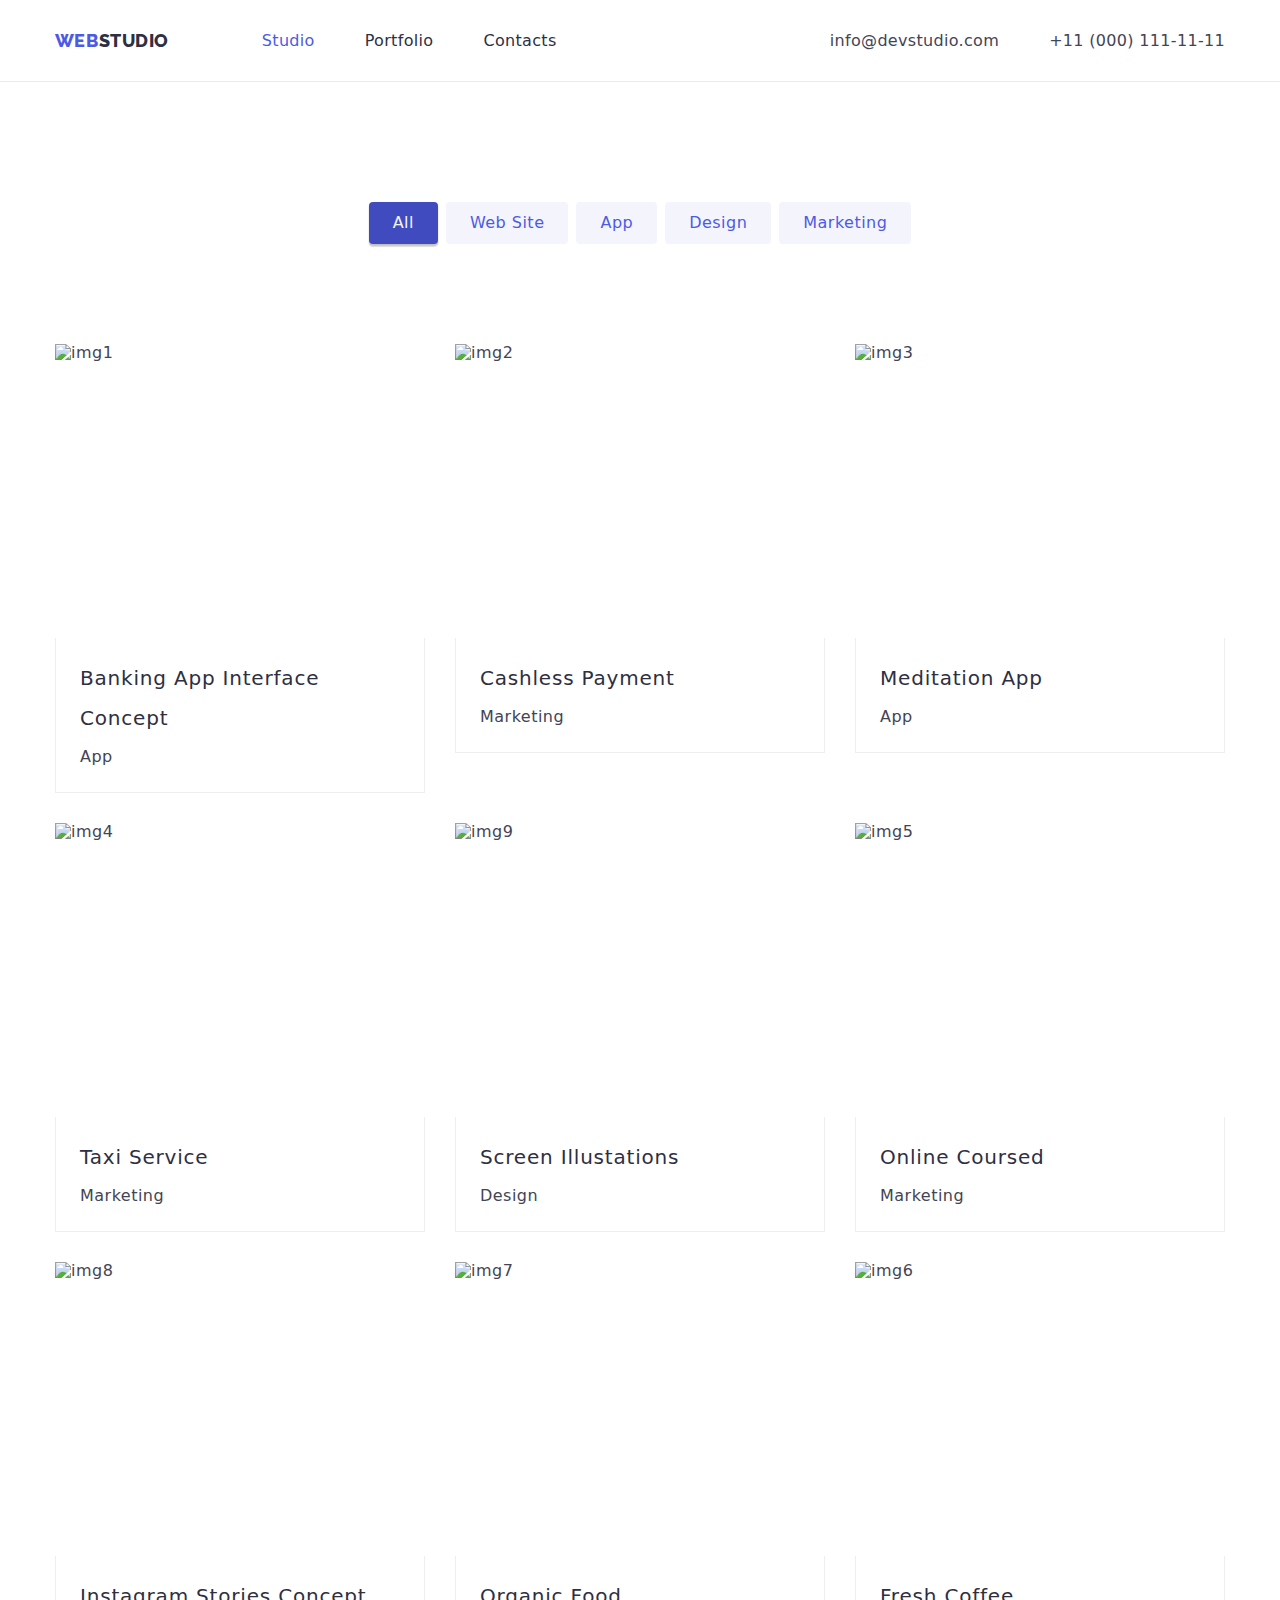
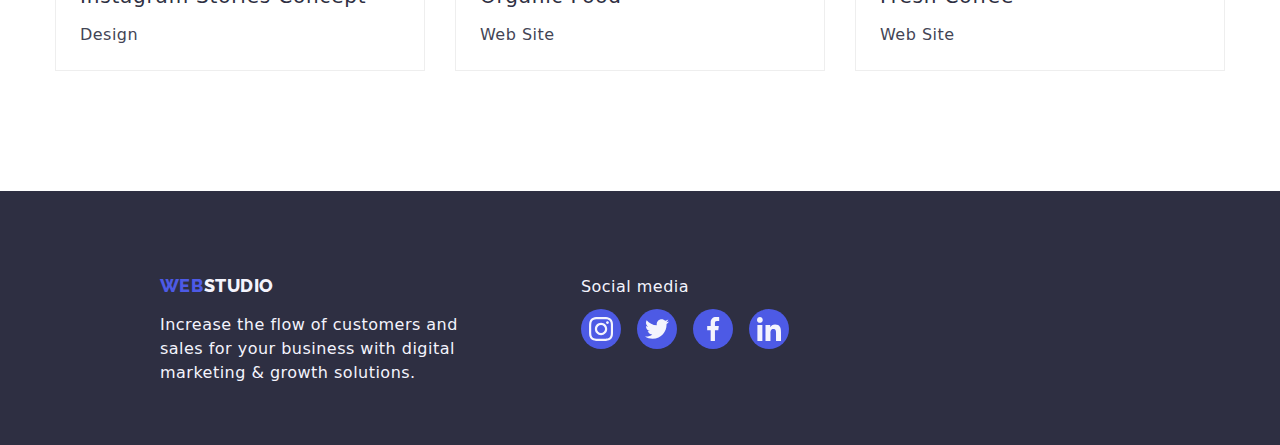
==== portfolio.html @ fc25decb "hw4" ====
<!DOCTYPE html>
<html lang="en">
  <head>
    <meta charset="UTF-8" />
    <meta name="Portfolio" content="width=device-width, initial-scale=1.0" />
    <title>Portfolio</title>
    <link rel="preconnect" href="https://fonts.googleapis.com" />
    <link rel="preconnect" href="https://fonts.gstatic.com" crossorigin />
    <link rel="stylesheet" href="css/styles.css" />
    <link
      href="https://fonts.googleapis.com/css2?family=Raleway:wght@800&family=Roboto:wght@400;500;700;900&display=swap"
      rel="stylesheet"
    />
    <link
      rel="stylesheet"
      href="https://cdnjs.cloudflare.com/ajax/libs/modern-normalize/2.0.0/modern-normalize.min.css"
    />
  </head>
  <!-- Body -->
  <body>
    <!-- Header -->
    <header class="page-header">
      <div class="container menu">
        <!-- Nav -->
        <nav class="navigation">
          <a href="./index.html" class="logo-link">
            <span class="logo">WEB</span>
            <span class="studio">STUDIO</span>
          </a>
          <ul class="nav-menu list">
            <li class="item">
              <a href="./index.html" class="page current link">Studio</a>
            </li>
            <li class="item">
              <a href="./portfolio.html" class="page link">Portfolio</a>
            </li>
            <li class="item">
              <a href="#" class="page link">Contacts</a>
            </li>
          </ul>
        </nav>
        <ul class="contacts-menu list">
          <li class="item">
            <a href="mailto:info@devstudio.com" class="contact link"
              >info@devstudio.com</a
            >
          </li>
          <li class="item">
            <a href="tel:+110001111111" class="contact link"
              >+11 (000) 111-11-11</a
            >
          </li>
        </ul>
      </div>
    </header>

    <main>
      <section class="section">
        <div class="container">
          <ul class="filter list">
            <li class="space">
              <button type="button" class="button filter current">All</button>
            </li>
            <li class="space">
              <button type="button" class="button filter">Web Site</button>
            </li>
            <li class="space">
              <button type="button" class="button filter">App</button>
            </li>
            <li class="space">
              <button type="button" class="button filter">Design</button>
            </li>
            <li class="space">
              <button type="button" class="button filter">Marketing</button>
            </li>
          </ul>
          <!-- section 2 -->
          <ul class="projects list">
            <li class="project-card">
              <a href="" class="project link">
                <img
                  src="images/img-1.jpg"
                  alt="img1"
                  width="370"
                  height="294"
                  class="image"
                />
                <div class="substrate">
                  <h2 class="name">Banking App Interface Concept</h2>
                  <p class="type">App</p>
                </div>
              </a>
            </li>
            <li class="project-card">
              <a href="" class="project link">
                <img
                  src="images/img-2.jpg"
                  alt="img2"
                  width="370"
                  height="294"
                  class="image"
                />
                <div class="substrate">
                  <h2 class="name">Cashless Payment</h2>
                  <p class="type">Marketing</p>
                </div>
              </a>
            </li>
            <li class="project-card">
              <a href="" class="project link">
                <img
                  src="images/img-3.jpg"
                  alt="img3"
                  width="370"
                  height="294"
                  class="image"
                />
                <div class="substrate">
                  <h2 class="name">Meditation App</h2>
                  <p class="type">App</p>
                </div>
              </a>
            </li>
            <li class="project-card">
              <a href="" class="project link">
                <img
                  src="images/img-4.jpg"
                  alt="img4"
                  width="370"
                  height="294"
                />
                <div class="substrate">
                  <h2 class="name">Taxi Service</h2>
                  <p class="type">Marketing</p>
                </div>
              </a>
            </li>
            <li class="project-card">
              <a href="" class="project link">
                <img
                  src="images/img-9.jpg"
                  alt="img9"
                  width="370"
                  height="294"
                />
                <div class="substrate">
                  <h2 class="name">Screen Illustations</h2>
                  <p class="type">Design</p>
                </div>
              </a>
            </li>
            <li class="project-card">
              <a href="" class="project link">
                <img
                  src="images/img-5.jpg"
                  alt="img5"
                  width="370"
                  height="294"
                />
                <div class="substrate">
                  <h2 class="name">Online Coursed</h2>
                  <p class="type">Marketing</p>
                </div>
              </a>
            </li>
            <li class="project-card">
              <a href="" class="project link">
                <img
                  src="images/img-8.jpg"
                  alt="img8"
                  width="370"
                  height="294"
                />
                <div class="substrate">
                  <h2 class="name">Instagram Stories Concept</h2>
                  <p class="type">Design</p>
                </div>
              </a>
            </li>
            <li class="project-card">
              <a href="" class="project link">
                <img
                  src="images/img-7.jpg"
                  alt="img7"
                  width="370"
                  height="294"
                />
                <div class="substrate">
                  <h2 class="name">Organic Food</h2>
                  <p class="type">Web Site</p>
                </div>
              </a>
            </li>
            <li class="project-card">
              <a href="" class="project link">
                <img
                  src="images/img-6.jpg"
                  alt="img6"
                  width="370"
                  height="294"
                />
                <div class="substrate">
                  <h2 class="name">Fresh Coffee</h2>
                  <p class="type">Web Site</p>
                </div>
              </a>
            </li>
          </ul>
        </div>
      </section>
    </main>

    <!-- footer -->
    
    <footer class="page-footer">
      <div class="container">
        <!-- Main Footer -->

        <div class="footer">
          <!-- Sub Footer 1 -->

          <div class="footer-address">
            <a href="./index.html" class="logo-link">
              <span class="logo">WEB</span>
              <span class="studio-footer">STUDIO</span>
            </a>
            <p class="footer-description">
              Increase the flow of customers and<br />sales for your business
              with digital<br />
              marketing & growth solutions.
            </p>
          </div>
          <!-- Sub Footer 2 -->
          <div class="footer-block">
            <p class="footer-heading">Social media</p>
            <ul class="social-footer list">
              <li class="icon-item">
                <a
                  class="customer-icon-link"
                  href="https://instagram.com"
                  target="_blank"
                  rel="noopener noreferrer"
                  aria-label="Link to Instagram"
                >
                  <svg class="social-media-icon" width="24" height="24">
                    <use href="./images/icons.svg#icon-instagram-2"></use>
                  </svg>
                </a>
              </li>
              <li class="icon-item">
                <a
                  class="customer-icon-link"
                  href="https://twitter.com"
                  target="_blank"
                  rel="noopener noreferrer"
                  aria-label="Link to Twitter"
                >
                  <svg class="social-media-icon" width="24" height="24">
                    <use href="./images/icons.svg#icon-twitter-1"></use>
                  </svg>
                </a>
              </li>
              <li class="icon-item">
                <a
                  class="customer-icon-link"
                  href="https://facebook.com"
                  target="_blank"
                  rel="noopener noreferrer"
                  aria-label="Link to Facebook"
                >
                  <svg class="social-media-icon" width="24" height="24">
                    <use href="./images/icons.svg#icon-facebook-1"></use>
                  </svg>
                </a>
              </li>

              <li class="icon-item">
                <a
                  class="customer-icon-link"
                  href="https://linkedin.com"
                  target="_blank"
                  rel="noopener noreferrer"
                  aria-label="Link to Linkedin"
                >
                  <svg class="social-media-icon" width="24" height="24">
                    <use href="./images/icons.svg#icon-linkedin-1"></use>
                  </svg>
                </a>
              </li>
            </ul>
          </div>
        </div>
      </div>
    </footer>
  </body>
</html>
---- css/styles.css ----
@import url("https://fonts.googleapis.com/css2?family=Raleway:wght@800&family=Roboto:wght@400;500;900&display=swap");
/* root */
:root {
  --iriscolor: #4d5ae5;
  --navyblue: #2e2f42;
  --navblack: black;
  --navocean: #404bbf;
  --navslate: #434455;
  --navwhite: white;
  --navcloud: #f4f4fd;
  --navcornflower: #e7e9fc;
  --lightslate: #8E8F99;
  --grey: #2E2F42;
  --green: #31D0AA;
}

body {
  font-family: "Roboto", sans-serif;
  font-size: 16px;
  letter-spacing: 0.03em;
  color: var(--navslate);
  background-color: var(--navwhite);
}

html {
  box-sizing: border-box;
}

p,
h1,
h2,
h3,
h4,
h5,
h6 {
  margin: 0;
}
*,
*::after,
*::before {
  box-sizing: inherit;
}

img {
  display: block;
  max-width: 100%;
  height: auto;
}

.list {
  list-style-type: none;
  padding: 0;
  margin: 0;
}

.link {
  text-decoration: none;
  color: inherit;
}

.menu,
.navigation,
.nav-menu,
.contacts-menu {
  display: flex;
  align-items: center;
}

.page-header {
  border-bottom: 1px solid var(--navcornflower);
}

.logo-link.footer {
  margin-bottom: 20px;
}

.logo-link {
  text-decoration: none;
  font-size: 0;
}

.logo-link > span {
  font-size: 18px;
}
.logo,
.studio,
.studio-footer {
  color: var(--iriscolor);
  font-family: "Raleway", sans-serif;
  font-weight: 800;
  line-height: 1.2;
  display: inline-block;
}

.studio {
  color: var(--navyblue);
}

.page-footer .studio-footer {
  color: var(--navcloud);
}

.footer-description {
  color: var(--navcloud);
  font-size: 16px;
  font-weight: 400;
  line-height: 1.5;
  padding-top: 17px;
}



.nav-menu .page,
.contacts-menu .contact {
  text-decoration: none;
  font-weight: 500;
  line-height: 1.14;
  color: var(--navyblue);
  font-size: 16px;
  letter-spacing: 0.02em;
  display: block;
  padding-top: 32px;
  padding-bottom: 31px;
}

.nav-menu {
  margin-left: 93px;
}

.contacts-menu {
  margin-left: auto;
}

.nav-menu .item:not(:last-child),
.contacts-menu .item:not(:last-child) {
  margin-right: 50px;
}

.nav-menu .page:hover,
.nav-menu .page:focus,
.nav-menu .page.current,
.contacts-menu .contact:hover,
.contacts-menu .contact:focus {
  color: var(--iriscolor);
}

.hero-title {
  font-size: 56px;
  text-align: center;
  line-height: 1.07;
  letter-spacing: 0.04em;
  color: var(--navwhite);
  margin-bottom: 30px;
}

.bg-team {
  background-color: var(--navcloud);
}

.contacts-menu .contact {
  text-decoration: none;
  line-height: 1.14;
  font-weight: 400;
  color: var(--navslate);
  letter-spacing: 0.02em;
}


.hero {
  text-align: center;
  padding-top: 200px;
  padding-bottom: 200px;
  height: 600px;
  background-color: var(--navyblue);
  background-image: linear-gradient(rgba(46, 47, 66, 0.7), rgba(46, 47, 66, 0.70)), url(../images/people-office\ 2.png);
  background-size: cover;
  background-position: center;
  background-repeat: no-repeat;
}

.button {
  cursor: pointer;
  border-color: transparent;
  letter-spacing: 0.03em;
  font-family: inherit;
  font-size: 16px;
  border-radius: 4px;
}

.button.primary {
  background-color: var(--iriscolor);
  color: var(--navwhite);
  line-height: 1.87;
  letter-spacing: 0.06em;
  font-weight: 500;
  padding: 10px 32px;
  box-shadow: 0px 4px 4px rgba(0, 0, 0, 0.15);
}

.button.primary:hover,
.button.primary:focus {
  background-color: var(--navocean);
  box-shadow: 0px 3px 1px rgba(0, 0, 0, 0.1), 0px 1px 2px rgba(0, 0, 0, 0.08),
    0px 2px 2px rgba(0, 0, 0, 0.12);
}

.benefits {
  display: flex;
  flex-wrap: wrap;
  margin-left: -30px;
  margin-top: -30px;
}

.benefits .item {
  flex-basis: calc(100% / 4 - 30px);
  margin-left: 30px;
  margin-top: 30px;
}

.benefits .title {
  font-size: 20px;
  font-weight: 500;
  color: var(--navyblue);
  margin-bottom: 10px;
  line-height: 1.14;
}

.section {
  padding: 120px 0;
}

.section.no-top-padding {
  padding-top: 0;
}

.benefits .description {
  color: var(--navslate);
  line-height: 1.71;
  font-size: 16px;
  font-weight: 400;
}
.section-title {
  text-align: center;
  color: var(--navyblue);
  font-size: 36px;
  line-height: 1.17;
  font-weight: 700;
  margin-bottom: 50px;
}

.team {
  display: flex;
  flex-wrap: wrap;
  margin-top: -30px;
  margin-left: -30px;
}

.team .item {
  flex-basis: calc(100% / 4 - 30px);
  margin-left: 30px;
  margin-top: 30px;
  padding-bottom: 30px;
  background-color: var(--navwhite);
  border-radius: 0px 0px 4px 4px;
  box-shadow: 0px 3px 1px rgba(0, 0, 0, 0.1), 0px 1px 2px rgba(0, 0, 0, 0.08),
    0px 2px 2px rgba(0, 0, 0, 0.12);
}

.team .name,
.team .position {
  line-height: 1.19;
  text-align: center;
}

.team .name {
  font-size: 20px;
  font-weight: 500;
  letter-spacing: 0.02em;
  color: var(--navyblue);
  padding-top: 30px;
  padding-bottom: 10px;
}

.team .position {
  color: var(--navyblue);
  font-weight: 400;
  font-size: 16px;
}

.team-icons-list{
  margin-top: 10px;
  display: flex;
  justify-content: center;
  gap: 25px
}

.team-social-item{
  width: 40px;
  height: 40px;

}

.team-social-link{
  width: 100%;
  height: 100%;
  border-radius: 50%;
  display: flex;
  align-items: center;
  justify-content: center;
  color: var(--navcloud);
  background-color: var(--iriscolor);
}

.social-media-icon{
  fill: currentColor;
}

.team-social-link:hover, 
.team-social-link:focus{
  background-color: var(--navocean);
}

.substrate {
  background-color: var(--navwhite);
  padding: 20px 24px;
  border: 1px solid #eeeeee;
  border-top: 0;
}


.page-footer {
  padding-top: 60px;
  padding-bottom: 60px;
  padding-left: 60px;
  background-color: var(--navyblue);
}

.footer-title {
  display: flex;
  justify-content: space-between;
  margin-right: 600px;

}


.icon-item{
  width: 40px;
  height: 40px;

}

.icon-link{
  width: 100%;
  height: 100%;
  border-radius: 50%;
  display: flex;
  align-items: center;
  justify-content: center;
  color: var(--navcloud);
  background-color: var(--iriscolor);
}

.footer-media-icon{
  fill: currentColor;
}

.footer{
  display: flex;
  flex-wrap: wrap;
  margin-top: 12px;
  margin-left: 50px;
  align-items: baseline;
}

.footer-address{
  margin-top: 12px;
  margin-left: 25px;

}


.icon-link:hover, 
.icon-link:focus{
  background-color: var(--navocean);
}

.filter {
  display: flex;
  justify-content: center;
  margin-bottom: 50px;
}

.filter .space + .space {
  margin-left: 8px;
}

.button.filter {
  background-color: var(--navcloud);
  color: var(--iriscolor);
  font-weight: 500;
  line-height: 1.62;
  padding: 6px 22px;
}

.button.filter:hover,
.button.filter:focus,
.button.filter.current {
  background-color: var(--navocean);
  color: var(--navcloud);
  box-shadow: 0px 3px 1px rgba(0, 0, 0, 0.1), 0px 1px 2px rgba(0, 0, 0, 0.08),
    0px 2px 2px rgba(0, 0, 0, 0.12);
}

.project .name {
  font-size: 20px;
  font-weight: 500;
  line-height: 2;
  letter-spacing: 0.04em;
  color: var(--navyblue);
  margin-bottom: 4px;
}

.project .type {
  color: var(--navslate);
  font-weight: 400px;
  line-height: 1.87;
  font-size: 16px;
}

.container {
  width: 1200px;
  margin: 0 auto;
  padding: 0 15px;
}

.what-we-do {
  display: flex;
  flex-wrap: wrap;
  margin-left: -30px;
  margin-top: -30px;
}

.what-we-do .item {
  flex-basis: calc(100% / 3 - 30px);
  margin-left: 30px;
  margin-top: 30px;
}

.projects {
  display: flex;
  flex-wrap: wrap;
  margin-left: -30px;
  margin-top: -30px;
}

.project-card {
  flex-basis: calc(100% / 3 - 30px);
  margin-left: 30px;
  margin-top: 30px;
}

.project-card:hover{
  box-shadow: 0px 2px 1px 0px rgba(46, 47, 66, 0.08), 0px 1px 1px 0px rgba(46, 47, 66, 0.16), 0px 1px 6px 0px rgba(46, 47, 66, 0.08);
}

.benefits-svg-icons {
  display: flex;
  background: var(--cloud, #f4f4fd);
  width: 100%;
  height: 112px;
  flex-shrink: 0;
  justify-content: center;
  align-items: center;
  border-radius: 4px;
  margin-bottom: 6px;
}

.customer-icons-list{
  display: flex;
  gap: 24px;
  
}

.customer-icon-item{
  width: 168px;
  height: 88px;
}

.customer-icon{
  fill: currentColor;
}

.customer-link{
  width: 100%;
  height: 100%;
  border-radius: 4px;
  border: 1px solid var(--lightslate);
  display: flex;
  align-items: center;
  justify-content: center;
  background-color: var(--navwhite);
  color: var(--lightslate);
}

.customer-link:hover,
.customer-link:focus{
  color: var(--navocean);
  border-color: var(--navocean);
}


.footer-heading {
  color: var(--navcloud);
  font-size: 16px;
  font-weight: 500;
  line-height: 1.5;
}

.footer-block{
  margin-left: 123px;
}

.customer-icon-link{
  width: 100%;
  height: 100%;
  border-radius: 50%;
  display: flex;
  align-items: center;
  justify-content: center;
  color: var(--navcloud);
  background-color: var(--iriscolor);
}

.customer-icon-link:hover,
.customer-icon-link:focus{
  background-color: var(--navocean);
}

.social-footer{
  margin-top: 10px;
  display: flex;
  justify-content: center;
  gap: 16px
}

.icon-item{
  width: 40px;
  height: 40px;
}
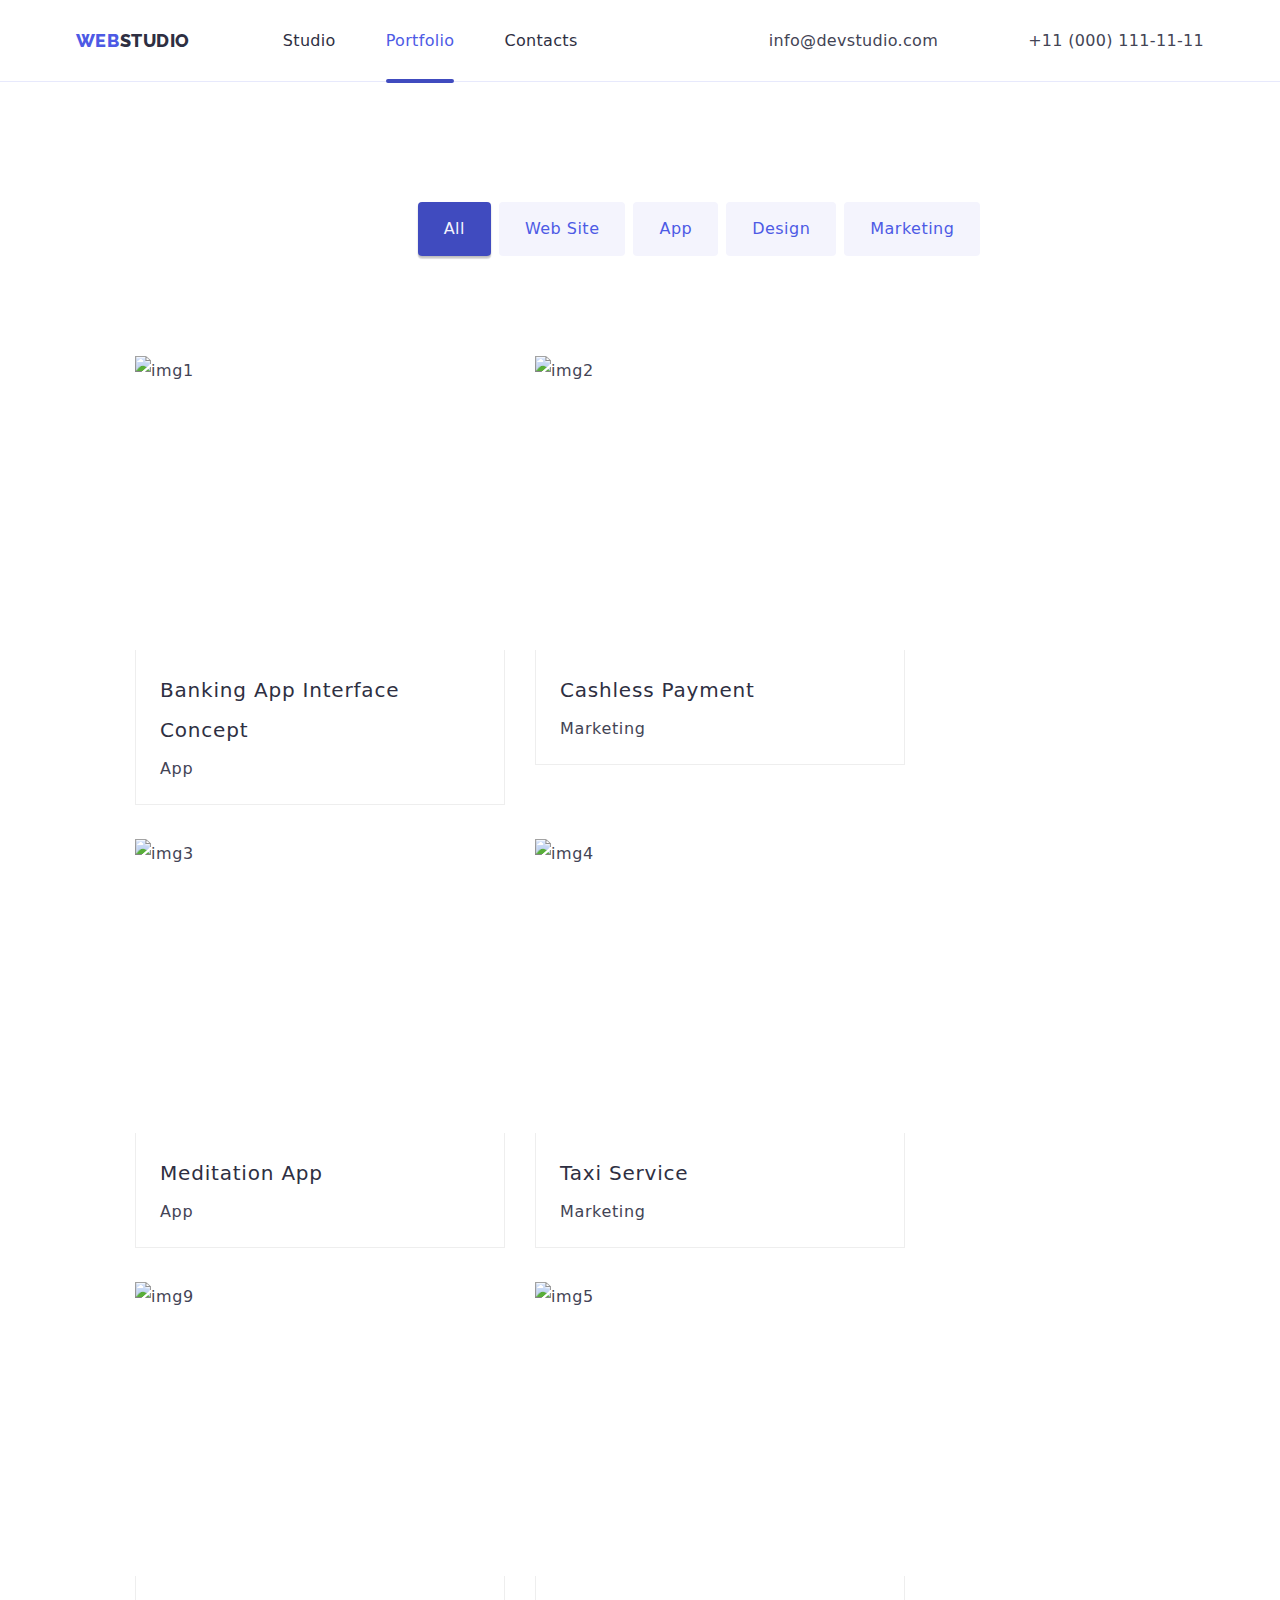
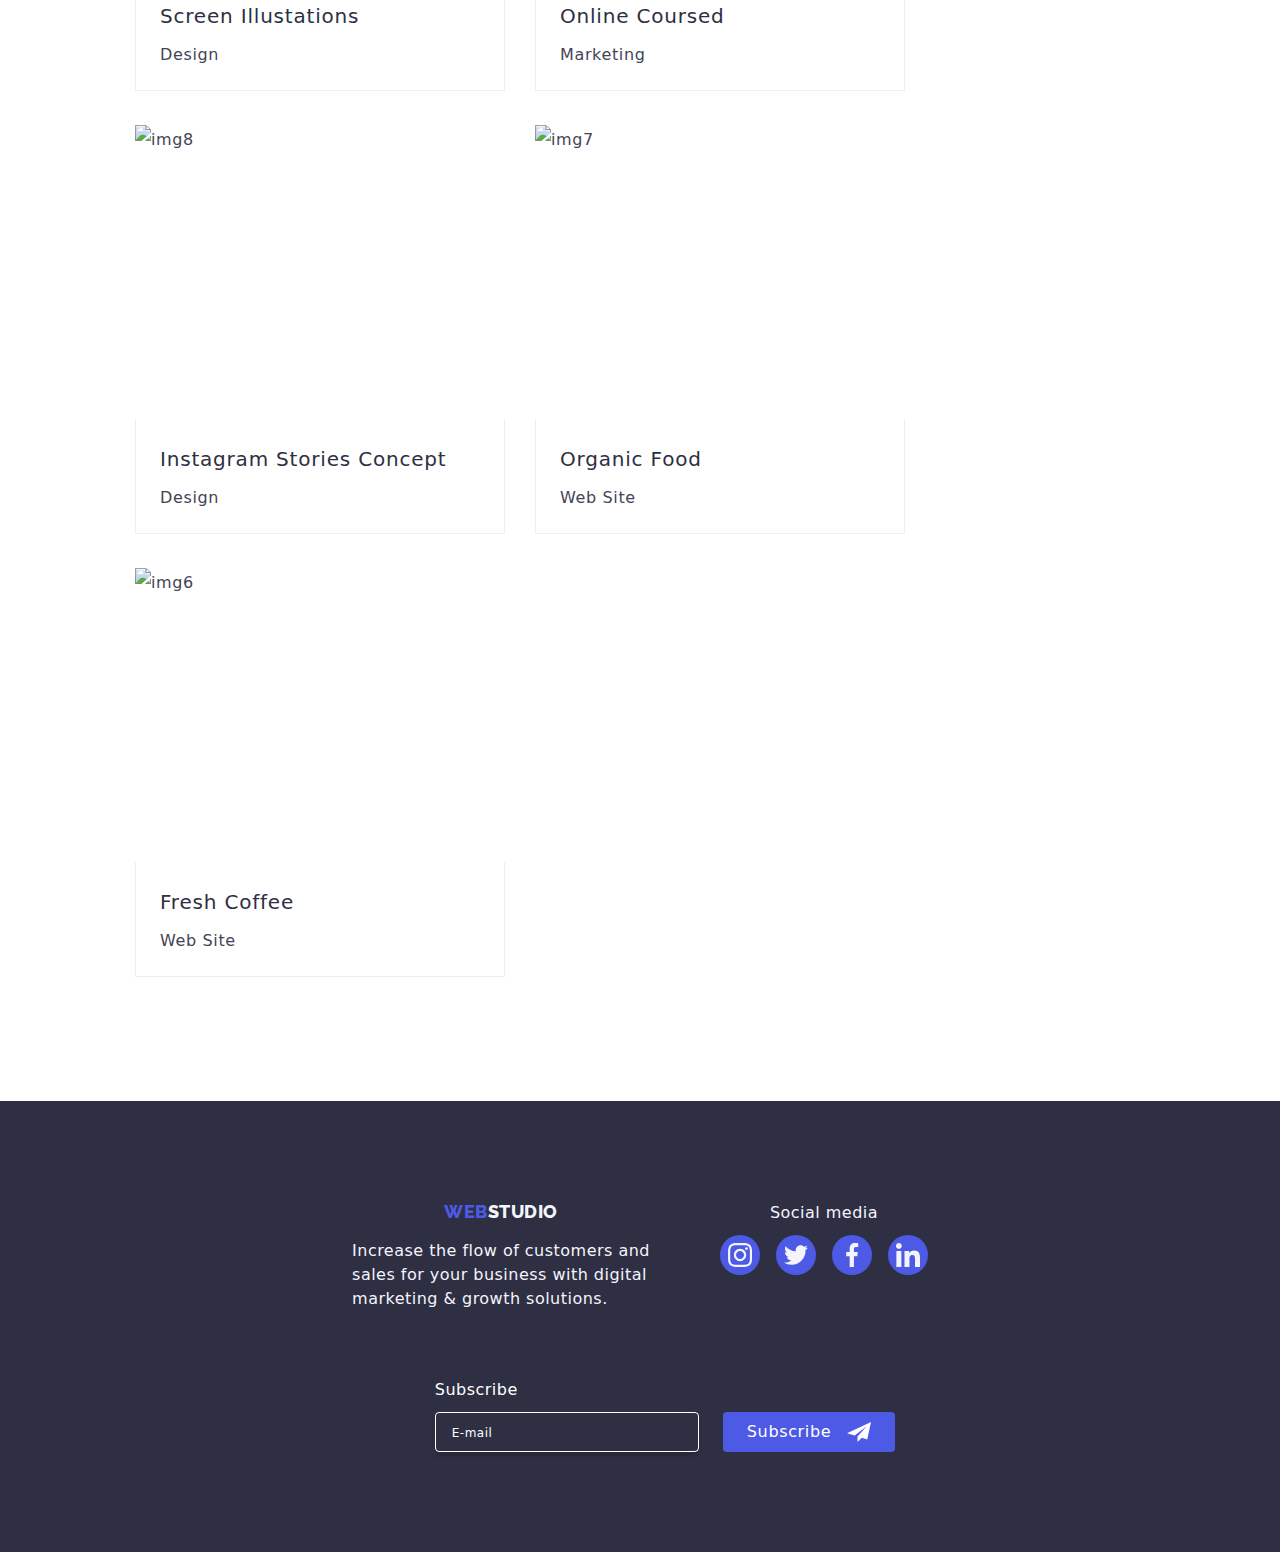
==== commit d9a14ba3: "hw7" ====
--- a/portfolio.html
+++ b/portfolio.html
@@ -29,10 +29,12 @@
           </a>
           <ul class="nav-menu list">
             <li class="item">
-              <a href="./index.html" class="page current link">Studio</a>
+              <a href="./index.html" class="page link">Studio</a>
             </li>
             <li class="item">
-              <a href="./portfolio.html" class="page link">Portfolio</a>
+              <a href="./portfolio.html" class="page current link menu-active"
+                >Portfolio</a
+              >
             </li>
             <li class="item">
               <a href="#" class="page link">Contacts</a>
@@ -41,16 +43,122 @@
         </nav>
         <ul class="contacts-menu list">
           <li class="item">
-            <a href="mailto:info@devstudio.com" class="contact link"
+            <a
+              href="mailto:info@devstudio.com"
+              class="contact link"
+              target="_blank"
+              rel="noopener noreferrer"
               >info@devstudio.com</a
             >
           </li>
           <li class="item">
-            <a href="tel:+110001111111" class="contact link"
+            <a
+              href="tel:+110001111111"
+              class="contact link"
+              target="_blank"
+              rel="noopener noreferrer"
               >+11 (000) 111-11-11</a
             >
           </li>
         </ul>
+        <button
+        class="menu-toggle js-open-menu"
+        aria-expanded="false"
+        aria-controls="mobile-menu"
+      >
+        <svg class="menu-icon" width="32" height="32">
+          <use href="./images/icons.svg#hamburger-open"></use>
+        </svg>
+      </button>
+      <div class="menu-container js-menu-container" id="mobile-menu">
+        <button class="menu-toggle hamburger-close-button js-close-menu">
+          <svg class="menu-icon" width="32" height="32">
+            <use href="./images/icons.svg#hamburger-close"></use>
+          </svg>
+          </button>
+          <ul class="mob-menu list">
+            <li class="mob-menu-item">
+              <a href="./index.html" class="mob-menu-link current link menu-active"
+                >Studio</a
+              >
+            </li>
+            <li class="mob-menu-item">
+              <a href="./portfolio.html" class="mob-menu-link link">Portfolio</a>
+            </li>
+            <li class="mob-menu-item">
+              <a href="#" class="mob-menu-link link">Contacts</a>
+            </li>
+          </ul>
+        </nav>
+        <ul class="mob-menu-address list">
+          <li class="mob-menu-item">
+            <a href="tel:+110001111111" class="mob-menu-address-link link"
+              >+11 (000) 111-11-11</a
+            >
+          </li>
+          <li class="mob-menu-item">
+            <a href="mailto:info@devstudio.com" class="mob-menu-address-link link"
+              >info@devstudio.com</a
+            >
+          </li>
+        </ul>
+        <ul class="mobile-social-footer list">
+          <li class="mobile-icon-item">
+            <a
+              class="mob-icon-link"
+              href="https://instagram.com"
+              target="_blank"
+              rel="noopener noreferrer"
+              aria-label="Link to Instagram"
+            >
+              <svg class="mob-media-icon" width="24" height="24">
+                <use href="./images/icons.svg#icon-instagram-2"></use>
+              </svg>
+            </a>
+          </li>
+          <li class="mobile-icon-item">
+            <a
+              class="mob-icon-link"
+              href="https://twitter.com"
+              target="_blank"
+              rel="noopener noreferrer"
+              aria-label="Link to Twitter"
+            >
+              <svg class="mob-media-icon" width="24" height="24">
+                <use href="./images/icons.svg#icon-twitter-1"></use>
+              </svg>
+            </a>
+          </li>
+          <li class="mobile-icon-item">
+            <a
+              class="mob-icon-link"
+              href="https://facebook.com"
+              target="_blank"
+              rel="noopener noreferrer"
+              aria-label="Link to Facebook"
+            >
+              <svg class="mob-media-icon" width="24" height="24">
+                <use href="./images/icons.svg#icon-facebook-1"></use>
+              </svg>
+            </a>
+          </li>
+
+          <li class="mobile-icon-item">
+            <a
+              class="mob-icon-link"
+              href="https://linkedin.com"
+              target="_blank"
+              rel="noopener noreferrer"
+              aria-label="Link to Linkedin"
+            >
+              <svg class="mob-media-icon" width="24" height="24">
+                <use href="./images/icons.svg#icon-linkedin-1"></use>
+              </svg>
+            </a>
+          </li>
+        </ul>
+          </div>
+      </div>
       </div>
     </header>
 
@@ -78,13 +186,20 @@
           <ul class="projects list">
             <li class="project-card">
               <a href="" class="project link">
-                <img
-                  src="images/img-1.jpg"
-                  alt="img1"
-                  width="370"
-                  height="294"
-                  class="image"
-                />
+                <div class="project-description">
+                  <img
+                    src="images/img-1.jpg"
+                    alt="img1"
+                    width="370"
+                    height="294"
+                    class="image"
+                  />
+                  <p class="project-text">
+                    14 Stylish and User-Friendly App Design Concepts · Task
+                    Manager App · Calorie Tracker App · Exotic Fruit Ecommerce
+                    App · Cloud Storage App
+                  </p>
+                </div>
                 <div class="substrate">
                   <h2 class="name">Banking App Interface Concept</h2>
                   <p class="type">App</p>
@@ -93,13 +208,20 @@
             </li>
             <li class="project-card">
               <a href="" class="project link">
-                <img
-                  src="images/img-2.jpg"
-                  alt="img2"
-                  width="370"
-                  height="294"
-                  class="image"
-                />
+                <div class="project-description">
+                  <img
+                    src="images/img-2.jpg"
+                    alt="img2"
+                    width="370"
+                    height="294"
+                    class="image"
+                  />
+                  <p class="project-text">
+                    14 Stylish and User-Friendly App Design Concepts · Task
+                    Manager App · Calorie Tracker App · Exotic Fruit Ecommerce
+                    App · Cloud Storage App
+                  </p>
+                </div>
                 <div class="substrate">
                   <h2 class="name">Cashless Payment</h2>
                   <p class="type">Marketing</p>
@@ -108,13 +230,20 @@
             </li>
             <li class="project-card">
               <a href="" class="project link">
-                <img
-                  src="images/img-3.jpg"
-                  alt="img3"
-                  width="370"
-                  height="294"
-                  class="image"
-                />
+                <div class="project-description">
+                  <img
+                    src="images/img-3.jpg"
+                    alt="img3"
+                    width="370"
+                    height="294"
+                    class="image"
+                  />
+                  <p class="project-text">
+                    14 Stylish and User-Friendly App Design Concepts · Task
+                    Manager App · Calorie Tracker App · Exotic Fruit Ecommerce
+                    App · Cloud Storage App
+                  </p>
+                </div>
                 <div class="substrate">
                   <h2 class="name">Meditation App</h2>
                   <p class="type">App</p>
@@ -123,12 +252,19 @@
             </li>
             <li class="project-card">
               <a href="" class="project link">
-                <img
-                  src="images/img-4.jpg"
-                  alt="img4"
-                  width="370"
-                  height="294"
-                />
+                <div class="project-description">
+                  <img
+                    src="images/img-4.jpg"
+                    alt="img4"
+                    width="370"
+                    height="294"
+                  />
+                  <p class="project-text">
+                    14 Stylish and User-Friendly App Design Concepts · Task
+                    Manager App · Calorie Tracker App · Exotic Fruit Ecommerce
+                    App · Cloud Storage App
+                  </p>
+                </div>
                 <div class="substrate">
                   <h2 class="name">Taxi Service</h2>
                   <p class="type">Marketing</p>
@@ -137,12 +273,19 @@
             </li>
             <li class="project-card">
               <a href="" class="project link">
-                <img
-                  src="images/img-9.jpg"
-                  alt="img9"
-                  width="370"
-                  height="294"
-                />
+                <div class="project-description">
+                  <img
+                    src="images/img-9.jpg"
+                    alt="img9"
+                    width="370"
+                    height="294"
+                  />
+                  <p class="project-text">
+                    14 Stylish and User-Friendly App Design Concepts · Task
+                    Manager App · Calorie Tracker App · Exotic Fruit Ecommerce
+                    App · Cloud Storage App
+                  </p>
+                </div>
                 <div class="substrate">
                   <h2 class="name">Screen Illustations</h2>
                   <p class="type">Design</p>
@@ -151,12 +294,19 @@
             </li>
             <li class="project-card">
               <a href="" class="project link">
-                <img
-                  src="images/img-5.jpg"
-                  alt="img5"
-                  width="370"
-                  height="294"
-                />
+                <div class="project-description">
+                  <img
+                    src="images/img-5.jpg"
+                    alt="img5"
+                    width="370"
+                    height="294"
+                  />
+                  <p class="project-text">
+                    14 Stylish and User-Friendly App Design Concepts · Task
+                    Manager App · Calorie Tracker App · Exotic Fruit Ecommerce
+                    App · Cloud Storage App
+                  </p>
+                </div>
                 <div class="substrate">
                   <h2 class="name">Online Coursed</h2>
                   <p class="type">Marketing</p>
@@ -165,12 +315,19 @@
             </li>
             <li class="project-card">
               <a href="" class="project link">
-                <img
-                  src="images/img-8.jpg"
-                  alt="img8"
-                  width="370"
-                  height="294"
-                />
+                <div class="project-description">
+                  <img
+                    src="images/img-8.jpg"
+                    alt="img8"
+                    width="370"
+                    height="294"
+                  />
+                  <p class="project-text">
+                    14 Stylish and User-Friendly App Design Concepts · Task
+                    Manager App · Calorie Tracker App · Exotic Fruit Ecommerce
+                    App · Cloud Storage App
+                  </p>
+                </div>
                 <div class="substrate">
                   <h2 class="name">Instagram Stories Concept</h2>
                   <p class="type">Design</p>
@@ -179,12 +336,19 @@
             </li>
             <li class="project-card">
               <a href="" class="project link">
-                <img
-                  src="images/img-7.jpg"
-                  alt="img7"
-                  width="370"
-                  height="294"
-                />
+                <div class="project-description">
+                  <img
+                    src="images/img-7.jpg"
+                    alt="img7"
+                    width="370"
+                    height="294"
+                  />
+                  <p class="project-text">
+                    14 Stylish and User-Friendly App Design Concepts · Task
+                    Manager App · Calorie Tracker App · Exotic Fruit Ecommerce
+                    App · Cloud Storage App
+                  </p>
+                </div>
                 <div class="substrate">
                   <h2 class="name">Organic Food</h2>
                   <p class="type">Web Site</p>
@@ -193,12 +357,19 @@
             </li>
             <li class="project-card">
               <a href="" class="project link">
-                <img
-                  src="images/img-6.jpg"
-                  alt="img6"
-                  width="370"
-                  height="294"
-                />
+                <div class="project-description">
+                  <img
+                    src="images/img-6.jpg"
+                    alt="img6"
+                    width="370"
+                    height="294"
+                  />
+                  <p class="project-text">
+                    14 Stylish and User-Friendly App Design Concepts · Task
+                    Manager App · Calorie Tracker App · Exotic Fruit Ecommerce
+                    App · Cloud Storage App
+                  </p>
+                </div>
                 <div class="substrate">
                   <h2 class="name">Fresh Coffee</h2>
                   <p class="type">Web Site</p>
@@ -211,9 +382,9 @@
     </main>
 
     <!-- footer -->
-    
+
     <footer class="page-footer">
-      <div class="container">
+      <div class="footer-container container">
         <!-- Main Footer -->
 
         <div class="footer">
@@ -289,8 +460,35 @@
               </li>
             </ul>
           </div>
+          <!-- Sub Footer 3 -->
+          <div class="footer-container footer-form">
+            <form
+              class="footer-form-item"
+              name="subscribe-form"
+              autocomplete="on"
+              method=""
+            >
+              <label class="footer-label-subscribe">
+                <span class="footer-subscribe-title">Subscribe</span>
+                <input
+                  type="email"
+                  name="email"
+                  placeholder="E-mail"
+                  class="footer-form-input"
+                  required
+                />
+              </label>
+              <button type="submit" class="footer-form-button">
+                Subscribe
+                <svg class="footer-icon-subscribe">
+                  <use href="./images/icons.svg#icon-Frame-3-1"></use>
+                </svg>
+              </button>
+            </form>
+          </div>
         </div>
       </div>
     </footer>
+    <script src="./js/mobile-menu.js"></script>
   </body>
 </html>
--- a/css/styles.css
+++ b/css/styles.css
@@ -9,9 +9,11 @@
   --navwhite: white;
   --navcloud: #f4f4fd;
   --navcornflower: #e7e9fc;
-  --lightslate: #8E8F99;
-  --grey: #2E2F42;
-  --green: #31D0AA;
+  --lightslate: #8e8f99;
+  --grey: #2e2f42;
+  --green: #31d0aa;
+  --navyblue: #2e2f42;
+  --navyblue-modal: rgba(46, 47, 66, 0.4);
 }
 
 body {
@@ -58,9 +60,24 @@
   color: inherit;
 }
 
-.menu,
-.navigation,
-.nav-menu,
+.menu {
+  display: flex;
+  align-items: center;
+}
+.navigation {
+  display: flex;
+  align-items: center;
+}
+.nav-menu {
+  display: none;
+}
+@media screen and (min-width: 768px) {
+  .nav-menu {
+    display: flex;
+    align-items: center;
+  }
+}
+
 .contacts-menu {
   display: flex;
   align-items: center;
@@ -77,6 +94,7 @@
 .logo-link {
   text-decoration: none;
   font-size: 0;
+  text-align: center;
 }
 
 .logo-link > span {
@@ -98,6 +116,7 @@
 
 .page-footer .studio-footer {
   color: var(--navcloud);
+  text-align: justify;
 }
 
 .footer-description {
@@ -106,9 +125,8 @@
   font-weight: 400;
   line-height: 1.5;
   padding-top: 17px;
-}
-
-
+  text-align: justify;
+}
 
 .nav-menu .page,
 .contacts-menu .contact {
@@ -145,12 +163,18 @@
 }
 
 .hero-title {
-  font-size: 56px;
+  font-size: 36px;
   text-align: center;
   line-height: 1.07;
   letter-spacing: 0.04em;
   color: var(--navwhite);
   margin-bottom: 30px;
+}
+
+@media screen and (min-width: 768px) {
+  .hero-title {
+    font-size: 56px;
+  }
 }
 
 .bg-team {
@@ -165,17 +189,64 @@
   letter-spacing: 0.02em;
 }
 
-
 .hero {
   text-align: center;
   padding-top: 200px;
   padding-bottom: 200px;
   height: 600px;
   background-color: var(--navyblue);
-  background-image: linear-gradient(rgba(46, 47, 66, 0.7), rgba(46, 47, 66, 0.70)), url(../images/people-office\ 2.png);
+  background-image: linear-gradient(
+      rgba(46, 47, 66, 0.7),
+      rgba(46, 47, 66, 0.7)
+    ),
+    url(../images/people-office-m.jpg);
   background-size: cover;
   background-position: center;
   background-repeat: no-repeat;
+
+  @media (min-device-pixel-ratio: 2),
+    (min-resolution: 192dpi),
+    (min-resolution: 2dppx) {
+    background-image: url(../images/people-office-m@2x.jpg);
+  }
+}
+
+@media screen and(min-width: 768px) {
+  .hero {
+    background-image: linear-gradient(
+        rgba(46, 47, 66, 0.7),
+        rgba(46, 47, 66, 0.7)
+      ),
+      url(../images/people-office-t.jpg);
+    background-size: cover;
+    background-position: center;
+    background-repeat: no-repeat;
+
+    @media (min-device-pixel-ratio: 2),
+      (min-resolution: 192dpi),
+      (min-resolution: 2dppx) {
+      background-image: url(../images/people-office-t@2x.jpg);
+    }
+  }
+}
+
+@media screen and(min-width: 1158x) {
+  .hero {
+    background-image: linear-gradient(
+        rgba(46, 47, 66, 0.7),
+        rgba(46, 47, 66, 0.7)
+      ),
+      url(../images/people-office-d.png);
+    background-size: cover;
+    background-position: center;
+    background-repeat: no-repeat;
+
+    @media (min-device-pixel-ratio: 2),
+      (min-resolution: 192dpi),
+      (min-resolution: 2dppx) {
+      background-image: url(../images/people-office-d@2x.jpg);
+    }
+  }
 }
 
 .button {
@@ -185,6 +256,8 @@
   font-family: inherit;
   font-size: 16px;
   border-radius: 4px;
+  transition: color 250ms ease-in-out, background-color 250ms ease-in-out,
+    box-shadow 250ms ease-in-out;
 }
 
 .button.primary {
@@ -204,17 +277,36 @@
     0px 2px 2px rgba(0, 0, 0, 0.12);
 }
 
+.hidden {
+  display: none;
+}
+
 .benefits {
   display: flex;
   flex-wrap: wrap;
-  margin-left: -30px;
-  margin-top: -30px;
-}
-
-.benefits .item {
-  flex-basis: calc(100% / 4 - 30px);
-  margin-left: 30px;
-  margin-top: 30px;
+  /* margin-left: -30px; */
+  /* margin-top: -30px; */
+  text-align: center;
+  font-size: 36px;
+  gap: 72px;
+}
+
+@media screen and (min-width: 1158px) {
+  .benefits {
+    flex-wrap: nowrap;
+  }
+}
+
+.benefits-item {
+  flex-basis: 100%;
+  /* margin-left: 30px;
+  margin-top: 30px; */
+}
+
+@media screen and (min-width: 768px) {
+  .benefits-item {
+    width: calc((100% - 30px) / 2);
+  }
 }
 
 .benefits .title {
@@ -226,19 +318,37 @@
 }
 
 .section {
-  padding: 120px 0;
-}
-
-.section.no-top-padding {
+  padding: 96px 0;
+}
+
+@media screen and (min-width: 768px) {
+  .section {
+    padding: 96px 0;
+  }
+}
+
+/* desktop screen */
+
+@media screen and (min-width: 1158px) {
+  .section {
+    padding: 120px;
+  }
+}
+
+.no-top-padding {
   padding-top: 0;
 }
 
-.benefits .description {
+.benefits {
   color: var(--navslate);
-  line-height: 1.71;
-  font-size: 16px;
+}
+
+.description {
+  line-height: 1.17;
+  font-size: 15px;
   font-weight: 400;
 }
+
 .section-title {
   text-align: center;
   color: var(--navyblue);
@@ -248,17 +358,38 @@
   margin-bottom: 50px;
 }
 
+.what-section-title {
+  float: none;
+}
+
+@media screen and (min-width: 1158px) {
+  .what-section-title {
+    text-align: center;
+    color: var(--navyblue);
+    font-size: 36px;
+    line-height: 1.17;
+    font-weight: 700;
+    margin-bottom: 50px;
+  }
+}
+
 .team {
   display: flex;
   flex-wrap: wrap;
-  margin-top: -30px;
-  margin-left: -30px;
-}
-
-.team .item {
-  flex-basis: calc(100% / 4 - 30px);
-  margin-left: 30px;
-  margin-top: 30px;
+  align-items: center;
+  justify-content: center;
+  gap: 70px;
+}
+
+@media screen and (min-width: 1158px) {
+  .team {
+    flex-wrap: nowrap;
+  }
+}
+
+.team .team-item {
+  /* margin-left: 30px;
+  margin-top: 30px; */
   padding-bottom: 30px;
   background-color: var(--navwhite);
   border-radius: 0px 0px 4px 4px;
@@ -287,20 +418,19 @@
   font-size: 16px;
 }
 
-.team-icons-list{
+.team-icons-list {
   margin-top: 10px;
   display: flex;
   justify-content: center;
-  gap: 25px
-}
-
-.team-social-item{
+  gap: 19px;
+}
+
+.team-social-item {
   width: 40px;
   height: 40px;
-
-}
-
-.team-social-link{
+}
+
+.team-social-link {
   width: 100%;
   height: 100%;
   border-radius: 50%;
@@ -309,14 +439,15 @@
   justify-content: center;
   color: var(--navcloud);
   background-color: var(--iriscolor);
-}
-
-.social-media-icon{
+  transition: background-color 250ms ease-in-out;
+}
+
+.social-media-icon {
   fill: currentColor;
 }
 
-.team-social-link:hover, 
-.team-social-link:focus{
+.team-social-link:hover,
+.team-social-link:focus {
   background-color: var(--navocean);
 }
 
@@ -327,11 +458,9 @@
   border-top: 0;
 }
 
-
 .page-footer {
-  padding-top: 60px;
-  padding-bottom: 60px;
-  padding-left: 60px;
+  padding-top: 100px;
+  padding-bottom: 100px;
   background-color: var(--navyblue);
 }
 
@@ -339,17 +468,14 @@
   display: flex;
   justify-content: space-between;
   margin-right: 600px;
-
-}
-
-
-.icon-item{
+}
+
+.icon-item {
   width: 40px;
   height: 40px;
-
-}
-
-.icon-link{
+}
+
+.icon-link {
   width: 100%;
   height: 100%;
   border-radius: 50%;
@@ -360,27 +486,32 @@
   background-color: var(--iriscolor);
 }
 
-.footer-media-icon{
+.footer-media-icon {
   fill: currentColor;
 }
 
-.footer{
+.footer {
   display: flex;
   flex-wrap: wrap;
-  margin-top: 12px;
-  margin-left: 50px;
   align-items: baseline;
-}
-
-.footer-address{
-  margin-top: 12px;
-  margin-left: 25px;
-
-}
-
-
-.icon-link:hover, 
-.icon-link:focus{
+  vertical-align: middle;
+  justify-content: center;
+  gap: 70px;
+}
+
+@media screen and (min-width: 1158px) {
+  .footer {
+    display: flex;
+    flex-wrap: wrap;
+    align-items: baseline;
+    vertical-align: middle;
+    justify-content: center;
+    gap: 0 auto;
+  }
+}
+
+.icon-link:hover,
+.icon-link:focus {
   background-color: var(--navocean);
 }
 
@@ -399,7 +530,7 @@
   color: var(--iriscolor);
   font-weight: 500;
   line-height: 1.62;
-  padding: 6px 22px;
+  padding: 12px 24px;
 }
 
 .button.filter:hover,
@@ -411,7 +542,7 @@
     0px 2px 2px rgba(0, 0, 0, 0.12);
 }
 
-.project .name {
+.project {
   font-size: 20px;
   font-weight: 500;
   line-height: 2;
@@ -420,77 +551,159 @@
   margin-bottom: 4px;
 }
 
-.project .type {
+.name {
+  font-size: 20px;
+  font-weight: 500;
+  line-height: 2;
+  letter-spacing: 0.04em;
+  color: var(--navyblue);
+  margin-bottom: 4px;
+}
+
+.project {
   color: var(--navslate);
   font-weight: 400px;
   line-height: 1.87;
   font-size: 16px;
 }
 
+.type {
+  color: var(--navslate);
+  font-weight: 400px;
+  line-height: 1.87;
+  font-size: 16px;
+}
+
 .container {
-  width: 1200px;
+  /* width: 1200px; */
+  /* width: 428px; */
   margin: 0 auto;
   padding: 0 15px;
 }
 
+/* ipad screen */
+
+@media screen and (min-width: 768px) {
+  .container {
+    width: 768px;
+  }
+}
+
+/* desktop screen */
+
+@media screen and (min-width: 1158px) {
+  .container {
+    width: 1158px;
+  }
+}
+
 .what-we-do {
+  display: none;
+}
+
+@media screen and (min-width: 1158px) {
+  .what-we-do {
+    display: flex;
+    flex-wrap: wrap;
+    margin-left: -30px;
+    margin-top: -30px;
+  }
+}
+
+.what-we-do .item-list {
+  flex-basis: calc(100% / 3 - 30px);
+  margin-left: 30px;
+  margin-top: 30px;
+}
+
+.projects {
+  /* display: flex;
+  flex-wrap: wrap;
+  align-items: center;
+  justify-content: center; */
   display: flex;
   flex-wrap: wrap;
   margin-left: -30px;
   margin-top: -30px;
 }
 
-.what-we-do .item {
-  flex-basis: calc(100% / 3 - 30px);
+.project-card {
+  width: 100%;
+  display: flex;
+  flex-direction: column;
+  align-items: flex-start;
+  /* flex-basis: calc(100% / 3 - 30px);
   margin-left: 30px;
   margin-top: 30px;
-}
-
-.projects {
-  display: flex;
+  transition: box-shadow 250ms ease-in-out; */
+}
+
+@media screen and (min-width: 768px) {
+  .project-card {
+    flex-basis: calc(100% / 2 - 30px);
+  }
+}
+
+@media screen and (min-width: 1158px) {
+  .project-card {
+    flex-basis: calc(100% / 3 - 30px);
+    margin-left: 30px;
+    margin-top: 30px;
+    transition: box-shadow 250ms ease-in-out;
+  }
+}
+
+.project-card:hover {
+  box-shadow: 0px 2px 1px 0px rgba(46, 47, 66, 0.08),
+    0px 1px 1px 0px rgba(46, 47, 66, 0.16),
+    0px 1px 6px 0px rgba(46, 47, 66, 0.08);
+}
+
+.benefits-svg-icons {
+  display: none;
+}
+
+@media screen and (min-width: 1158px) {
+  .benefits-svg-icons {
+    display: flex;
+    background: var(--cloud, #f4f4fd);
+    width: 100%;
+    height: 112px;
+    flex-shrink: 0;
+    justify-content: center;
+    align-items: center;
+    border-radius: 4px;
+    margin-bottom: 6px;
+  }
+}
+
+.customer-icons-list {
+  display: flex;
+  gap: 24px;
   flex-wrap: wrap;
-  margin-left: -30px;
-  margin-top: -30px;
-}
-
-.project-card {
-  flex-basis: calc(100% / 3 - 30px);
-  margin-left: 30px;
-  margin-top: 30px;
-}
-
-.project-card:hover{
-  box-shadow: 0px 2px 1px 0px rgba(46, 47, 66, 0.08), 0px 1px 1px 0px rgba(46, 47, 66, 0.16), 0px 1px 6px 0px rgba(46, 47, 66, 0.08);
-}
-
-.benefits-svg-icons {
-  display: flex;
-  background: var(--cloud, #f4f4fd);
-  width: 100%;
-  height: 112px;
-  flex-shrink: 0;
-  justify-content: center;
-  align-items: center;
-  border-radius: 4px;
-  margin-bottom: 6px;
-}
-
-.customer-icons-list{
-  display: flex;
-  gap: 24px;
-  
-}
-
-.customer-icon-item{
-  width: 168px;
+}
+@media screen and (min-width: 1158px) {
+  .customer-icons-list {
+    flex-wrap: nowrap;
+  }
+}
+
+.customer-icon-item {
+  width: calc((100% - 30px) / 2);
   height: 88px;
 }
 
-.customer-icon{
+@media screen and (min-width: 768px) {
+  .customer-icon-item {
+    width: calc((100% - 60px) / 3);
+  }
+}
+
+.customer-icon {
   fill: currentColor;
 }
 
-.customer-link{
+.customer-link {
   width: 100%;
   height: 100%;
   border-radius: 4px;
@@ -500,27 +713,24 @@
   justify-content: center;
   background-color: var(--navwhite);
   color: var(--lightslate);
+  transition: color 250ms ease-in-out, border-color 250ms ease-in-out;
 }
 
 .customer-link:hover,
-.customer-link:focus{
+.customer-link:focus {
   color: var(--navocean);
   border-color: var(--navocean);
 }
-
 
 .footer-heading {
   color: var(--navcloud);
   font-size: 16px;
   font-weight: 500;
   line-height: 1.5;
-}
-
-.footer-block{
-  margin-left: 123px;
-}
-
-.customer-icon-link{
+  text-align: center;
+}
+
+.customer-icon-link {
   width: 100%;
   height: 100%;
   border-radius: 50%;
@@ -529,21 +739,628 @@
   justify-content: center;
   color: var(--navcloud);
   background-color: var(--iriscolor);
+  transition: background-color 250ms ease-in-out;
 }
 
 .customer-icon-link:hover,
-.customer-icon-link:focus{
-  background-color: var(--navocean);
-}
-
-.social-footer{
+.customer-icon-link:focus {
+  background-color: var(--green);
+}
+
+.social-footer {
   margin-top: 10px;
   display: flex;
   justify-content: center;
-  gap: 16px
-}
-
-.icon-item{
+  gap: 16px;
+}
+
+.icon-item {
   width: 40px;
   height: 40px;
-}+}
+.modal {
+  padding: 72px 24px 24px 24px;
+  position: absolute;
+  top: 50%;
+  left: 50%;
+  width: 100%;
+  background-color: var(--dairy, #fcfcfc);
+  box-shadow: 0px 2px 1px 0px rgba(0, 0, 0, 0.2),
+    0px 1px 3px 0px rgba(0, 0, 0, 0.12), 0px 1px 1px 0px rgba(0, 0, 0, 0.14);
+  border-radius: 4px;
+
+  transform: translate(-50%, -50%) scale(1);
+  transition: transform 250ms cubic-bezier(0.4, 0, 0.2, 1);
+}
+
+@media screen and (min-width: 428px) {
+  .modal {
+    height: auto;
+  }
+}
+
+.modal-title {
+  text-align: center;
+  color: var(--navblack);
+  margin-bottom: 34px;
+  font-size: 16px;
+  font-style: normal;
+  font-weight: 500;
+  line-height: 24px;
+  letter-spacing: 0.32px;
+}
+.modal-close {
+  position: absolute;
+  top: 24px;
+  right: 24px;
+  padding: 0;
+  display: flex;
+  justify-content: center;
+  align-items: center;
+  width: 24px;
+  height: 24px;
+
+  background-color: var(--cornflower, #e7e9fc);
+  color: var(--navyblue);
+  border: 1px solid rgba(0, 0, 0, 0.1);
+  border-radius: 15px;
+  cursor: pointer;
+
+  transition: color 250ms cubic-bezier(0.4, 0, 0.2, 1),
+    background-color 250ms cubic-bezier(0.4, 0, 0.2, 1);
+}
+
+.modal-close-icon {
+  fill: currentColor;
+}
+
+.modal-close:hover,
+.modal-close:focus {
+  background-color: var(--navocean);
+  color: var(--navwhite);
+}
+
+.is-hidden {
+  visibility: none;
+  opacity: 0;
+  pointer-events: none;
+}
+
+.project-description {
+  position: relative;
+  overflow: hidden;
+}
+
+.project-text {
+  position: absolute;
+  top: 0;
+  height: 100%;
+  width: 100%;
+  padding: 40px 32px;
+  background-color: var(--iris, #4d5ae5);
+  color: var(--cloud, #f4f4fd);
+  font-size: 16px;
+  font-weight: 400;
+  line-height: 24px;
+  letter-spacing: 0.32px;
+  transform: translateY(101%);
+  transition: transform 250ms cubic-bezier(0.4, 0, 0.2, 1);
+}
+
+.project:hover .project-text,
+.project:focus .project-text {
+  transform: translateY(0);
+}
+
+.page {
+  padding: 24px 0;
+  position: relative;
+  transition: color 250ms cubic-bezier(0.4, 0, 0.2, 1);
+}
+
+.page:hover,
+.page:focus {
+  color: var(--iriscolor);
+}
+
+.page::after {
+  content: "";
+  border-radius: 2px;
+  border: 2px solid transparent;
+  height: 4px;
+  width: 0;
+  position: absolute;
+  left: 0;
+  bottom: -2px;
+  transition: width 250ms cubic-bezier(0.4, 0, 0.2, 1),
+    background-color 250ms cubic-bezier(0.4, 0, 0.2, 1),
+    border 250ms cubic-bezier(0.4, 0, 0.2, 1);
+}
+
+.page:hover::after,
+.page:focus::after {
+  border: 2px solid var(--navocean);
+  background-color: var(--navocean);
+  width: 100%;
+}
+
+.menu-active::after {
+  content: "";
+  border: 2px solid var(--navocean);
+  border-radius: 2px;
+  background-color: var(--navocean);
+  height: 4px;
+  width: 100%;
+  position: absolute;
+  left: 0;
+  bottom: -2px;
+}
+
+.contact {
+  padding: 24px 0;
+  transition: color 250ms cubic-bezier(0.4, 0, 0.2, 1);
+}
+
+.menu-active,
+.contact:hover,
+.contact:focus {
+  color: var(--ocean, #404bbf);
+}
+
+.contacts-menu {
+  display: none;
+}
+
+@media screen and (min-width: 768px) {
+  .contacts-menu {
+    display: flex;
+    gap: 40px;
+  }
+}
+
+.signup_form {
+  width: 300px;
+  display: flex;
+  flex-direction: column;
+  gap: 12px;
+}
+
+.label-form {
+  display: block;
+  position: relative;
+}
+
+.input-form,
+.form-textarea {
+  width: 100%;
+  margin-bottom: 29px;
+  padding: 11px 16px 11px 40px;
+  border: 1px solid var(--navyblue-modal);
+  border-radius: 4px;
+  line-height: 14px;
+  font-weight: 400;
+  font-size: 12px;
+  letter-spacing: 0.48px;
+  resize: none;
+}
+
+.form-textarea {
+  resize: none;
+  padding-left: 16px;
+  height: 120px;
+  margin-bottom: 16px;
+}
+
+.input-form:hover,
+.input-form:focus,
+.form-textarea:hover,
+.form-textarea:focus {
+  outline: none;
+  border-color: var(--iriscolor);
+}
+.button-form-agree {
+  display: block;
+  margin: 0 auto;
+  margin-top: 20px;
+  border-radius: 4px;
+  border-color: transparent;
+  background: var(--iris, #4d5ae5);
+  box-shadow: 0px 4px 4px 0px rgba(0, 0, 0, 0.15);
+  cursor: pointer;
+}
+
+.button-form-agree.primary {
+  background-color: var(--iriscolor);
+  color: var(--navwhite);
+  line-height: 1.87;
+  letter-spacing: 0.05em;
+  font-weight: 500;
+  padding: 10px 32px;
+  min-width: 169px;
+}
+
+.button-form-agree.primary:hover,
+.button-form-agree.primary:focus {
+  background-color: var(--navocean);
+  box-shadow: 0px 3px 1px rgba(0, 0, 0, 0.1), 0px 1px 2px rgba(0, 0, 0, 0.08),
+    0px 2px 2px rgba(0, 0, 0, 0.12);
+}
+
+.footer-label-subscribe {
+  display: block;
+  color: var(--navwhite);
+  font-weight: 500;
+}
+
+.footer-form-input {
+  color: var(--navwhite);
+  width: 264px;
+  height: 40px;
+  padding: 8px 16px;
+  display: flex;
+  font-size: 14px;
+  flex-shrink: 0;
+  background: var(--navyblue, #2e2f42);
+  border-radius: 4px;
+  border: 1px solid var(--navwhite, #fff);
+  box-shadow: 0px 4px 4px 0px rgba(0, 0, 0, 0.15);
+  outline: none;
+}
+
+@media screen and (min-width: 768px) {
+  .footer-form-input {
+    width: 264px;
+  }
+}
+
+@media screen and (min-width: 1158px) {
+  .footer-form-input {
+    width: 264px;
+  }
+}
+
+.footer-form-input::placeholder {
+  color: var(--navwhite, #fff);
+  font-size: 12px;
+  font-style: normal;
+  font-weight: 400;
+  line-height: 24px;
+  letter-spacing: 0.48px;
+}
+
+.footer-form-button {
+  height: 40px;
+  display: inline-flex;
+  padding: 8px 24px;
+  justify-content: center;
+  align-items: center;
+  gap: 16px;
+  border: none;
+  font-weight: 500;
+  line-height: 24px;
+  letter-spacing: 0.64px;
+  border-radius: 4px;
+  color: var(--navwhite);
+  background: var(--iriscolor, #4d5ae5);
+  cursor: pointer;
+  transition-property: background-color, color;
+  transition-duration: 250ms;
+  transition-timing-function: cubic-bezier(0.4, 0, 0.2, 1);
+}
+@media screen and (min-width: 768px) {
+  .footer-form-button {
+    align-self: flex-end;
+  }
+}
+
+@media screen and (min-width: 1158px) {
+  .footer-form-button {
+    align-self: flex-end;
+  }
+}
+
+.footer-icon-subscribe {
+  width: 24px;
+  height: 24px;
+}
+.footer-form-button:hover {
+  background-color: var(--navocean);
+}
+
+.footer-icon-subscribe {
+  width: 24px;
+  height: 24px;
+}
+
+/* .footer-container {
+  margin-left: 125px;
+  display: flex;
+  align-items: flex-end;
+}
+
+@media screen and (min-width: 1158px) {
+  .footer-container {
+    display: block;
+    grid-column-start: auto;
+  }
+} */
+
+.footer-form {
+  /* height: 80px; */
+  flex-shrink: 0;
+  margin-left: 50px;
+}
+
+.footer-address {
+  text-align: center;
+}
+
+.footer-form-item {
+  display: flex;
+  align-items: center;
+  gap: 24px;
+  flex-direction: column;
+}
+@media screen and (min-width: 768px) {
+  .footer-form-item {
+    display: flex;
+    flex-direction: row;
+    gap: 24px;
+  }
+}
+
+@media screen and (min-width: 1158px) {
+  .footer-form-item {
+    display: flex;
+    flex-direction: row;
+    gap: 24px;
+    align-items: center;
+  }
+}
+
+.footer-form-title {
+  color: var(--navcloud);
+  font-size: 16px;
+  font-weight: 500;
+  line-height: 1.5;
+}
+
+.footer-label-subscribe {
+  display: flex;
+  flex-direction: column;
+  gap: 12px;
+}
+
+.footer-subscribe {
+  margin-top: 10px;
+  justify-content: center;
+  gap: 16px;
+}
+
+.footer-subscribe-title {
+  text-align: center;
+}
+@media screen and (min-width: 768px) {
+  .footer-subscribe-title {
+    text-align: left;
+  }
+}
+
+@media screen and (min-width: 1158px) {
+  .footer-subscribe-title {
+    text-align: left;
+  }
+}
+
+.form-title {
+  position: absolute;
+  top: -20px;
+  color: var(--lightslate);
+  font-size: 12px;
+  font-style: normal;
+  font-weight: 400;
+  line-height: 14px;
+  letter-spacing: 0.4px;
+}
+
+.form-icon {
+  position: absolute;
+  top: 30%;
+  left: 12px;
+  transform: translateY(-50%);
+  fill: var(--navblack);
+  transition: fill 250ms cubic-bezier(0.4, 0, 0.2, 1);
+}
+
+.form-checkbox-icon {
+  fill: none;
+  border: 1px solid var(--navyblue-modal);
+  border-radius: 2px;
+  width: 16px;
+  height: 16px;
+}
+
+.form-privacy-policy {
+  color: var(--iriscolor);
+}
+
+.form-agreement-detail {
+  color: var(--lightslate);
+  font-size: 12px;
+}
+
+.form-checkbox:checked + .form-checkbox-icon {
+  background-color: var(--iriscolor);
+  border-color: var(--iriscolor);
+  fill: var(--navwhite);
+}
+
+.form-checkbox-icon .input-form:hover + .form-icon,
+.input-form:focus + .form-icon {
+  fill: var(--iriscolor);
+}
+
+.label-agree-box {
+  display: flex;
+  align-items: flex-start;
+  margin-bottom: 24px;
+  gap: 8px;
+}
+
+.visually-hidden {
+  position: absolute;
+  width: 1px;
+  height: 1px;
+  margin: -1px;
+  border: 0;
+  padding: 0;
+  white-space: nowrap;
+  clip-path: inset(100%);
+  clip: rect(0 0 0 0);
+  overflow: hidden;
+}
+
+.menu-toggle {
+  display: flex;
+  align-items: center;
+  justify-content: center;
+
+  margin-left: auto;
+  padding: 0;
+  background-color: transparent;
+  cursor: pointer;
+  border: none;
+  border-radius: 50%;
+  outline: none;
+  color: var(--navyblue);
+}
+
+@media screen and (min-width: 768px) {
+  .menu-toggle {
+    display: none;
+  }
+}
+
+.menu-icon {
+  fill: currentColor;
+}
+
+.menu-container {
+  display: flex;
+  flex-direction: column;
+  justify-content: space-between;
+  position: fixed;
+  top: 0;
+  left: 0;
+  width: 100vw;
+  height: 100vh;
+  padding: 48px 40px;
+  background-color: var(--navwhite);
+  z-index: 200;
+
+  transform: translateX(100%);
+  transition: transform 250ms cubic-bezier(0.4, 0, 0.2, 1);
+}
+
+.menu-container.is-open {
+  transform: translateX(0);
+}
+
+.mob-menu-item {
+  margin-bottom: 32px;
+}
+
+.mob-menu-link {
+  display: block;
+  font-weight: 500;
+  font-size: 32px;
+  line-height: 1.18;
+  letter-spacing: 0.02em;
+  color: var(--navyblue);
+
+  transition: color 250ms cubic-bezier(0.4, 0, 0.2, 1);
+}
+
+.mob-menu-link:hover,
+.mob-menu-link:focus,
+.mob-menu-link.current {
+  color: var(--iriscolor);
+}
+
+.mob-menu-address {
+  font-style: normal;
+}
+.mob-menu-address-link {
+  color: inherit;
+  transition: color 250ms cubic-bezier(0.4, 0, 0.2, 1);
+}
+
+.mob-menu-address-link:hover,
+.mob-menu-address-link:focus {
+  color: var(--iriscolor);
+}
+
+.mobile-social-footer {
+  display: flex;
+  justify-content: space-between;
+}
+
+.mobile-icon-item {
+  width: 40px;
+  height: 40px;
+}
+
+.mob-icon-link {
+  width: 100%;
+  height: 100%;
+  border-radius: 50%;
+  display: flex;
+  align-items: center;
+  justify-content: center;
+  color: var(--navcloud);
+  background-color: var(--iriscolor);
+  transition: background-color 250ms ease-in-out;
+  transition: color 250ms cubic-bezier(0.4, 0, 0.2, 1);
+}
+
+.mob-icon-link:hover,
+.mob-icon-link:focus {
+  background-color: var(--navocean);
+}
+
+.mob-media-icon {
+  fill: currentColor;
+}
+
+.footer-container {
+  display: flex;
+  flex-direction: column;
+  flex-wrap: wrap;
+  justify-content: center;
+  row-gap: 72px;
+  column-gap: 0;
+}
+
+@media screen and (min-width: 768px) {
+  .footer-container {
+    display: flex;
+    flex-direction: row;
+    flex-wrap: wrap;
+    column-gap: 24px;
+    row-gap: 72px;
+  }
+}
+
+@media screen and (min-width: 1158px) {
+  .footer-container {
+    display: flex;
+    flex-direction: row;
+    flex-wrap: nowrap;
+    column-gap: 96px;
+    row-gap: 0;
+  }
+}
+
+.mobile-footer {
+  margin-bottom: 48px;
+}
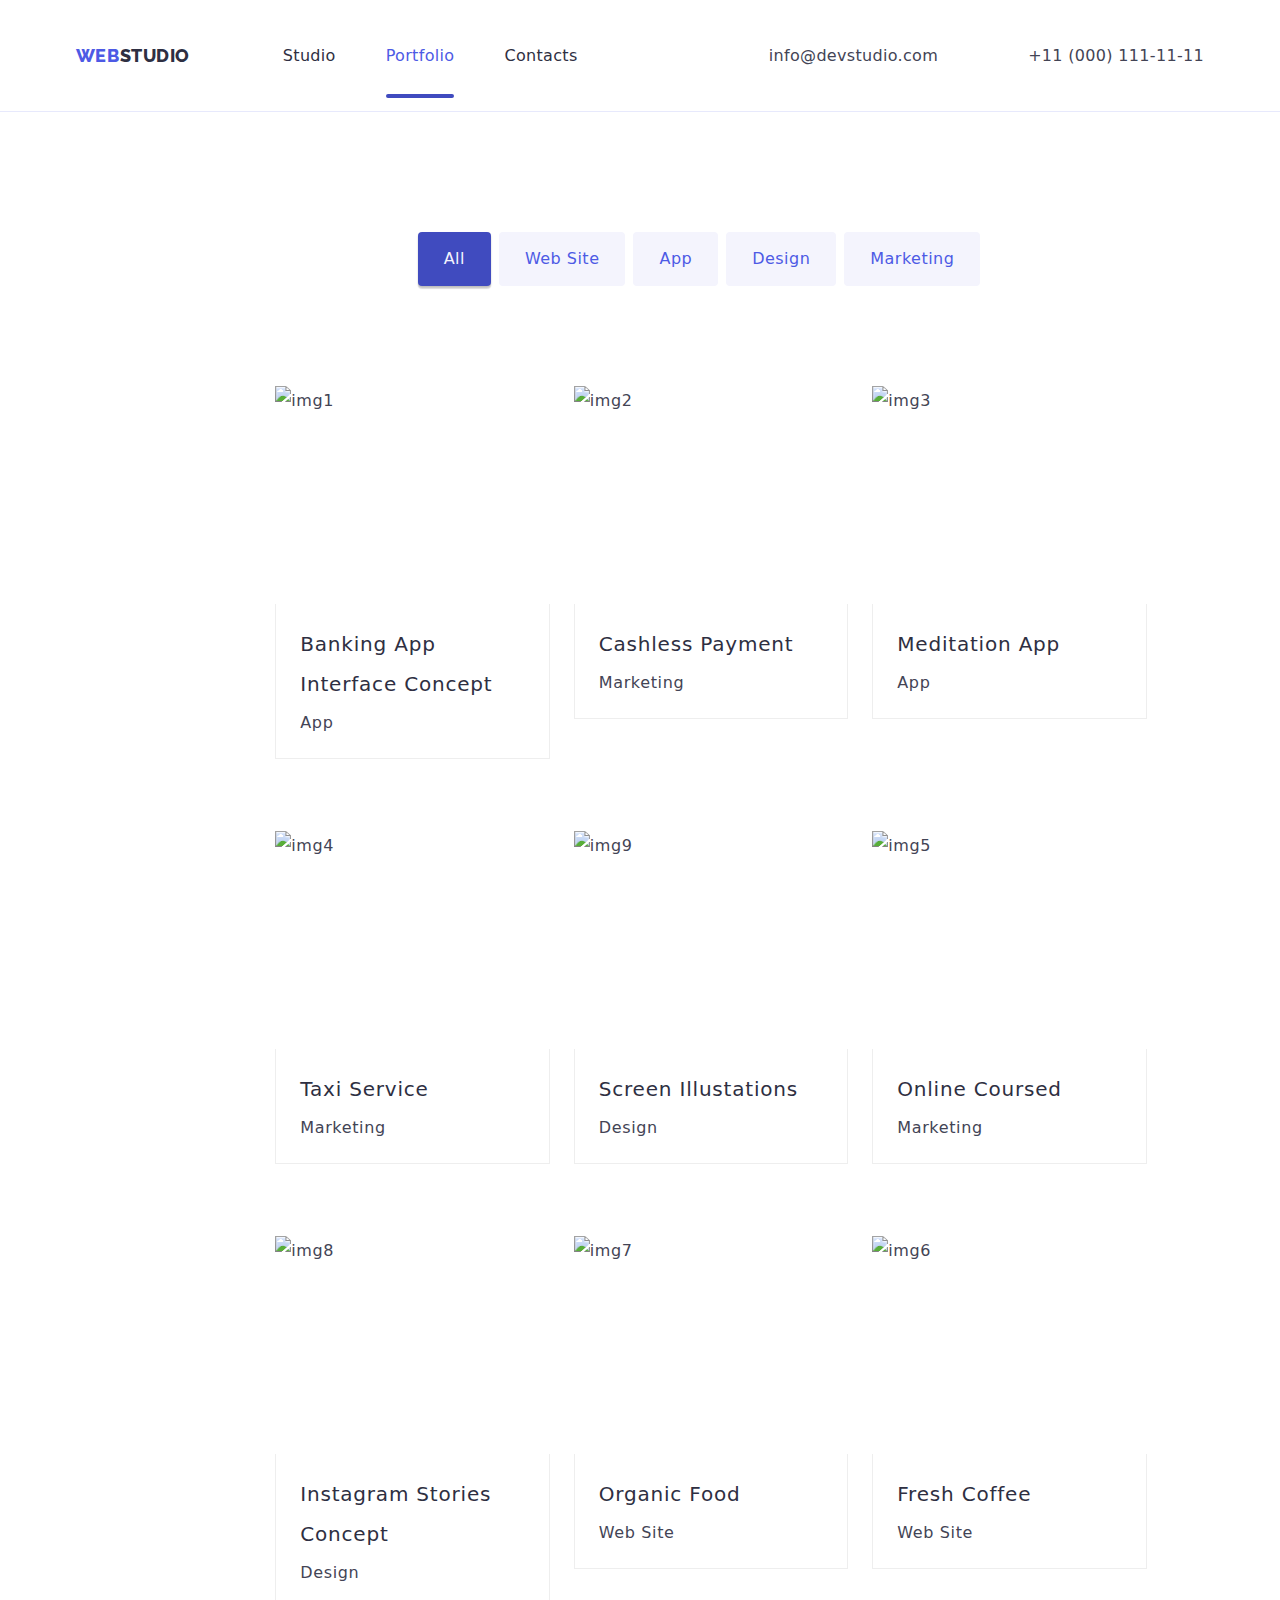
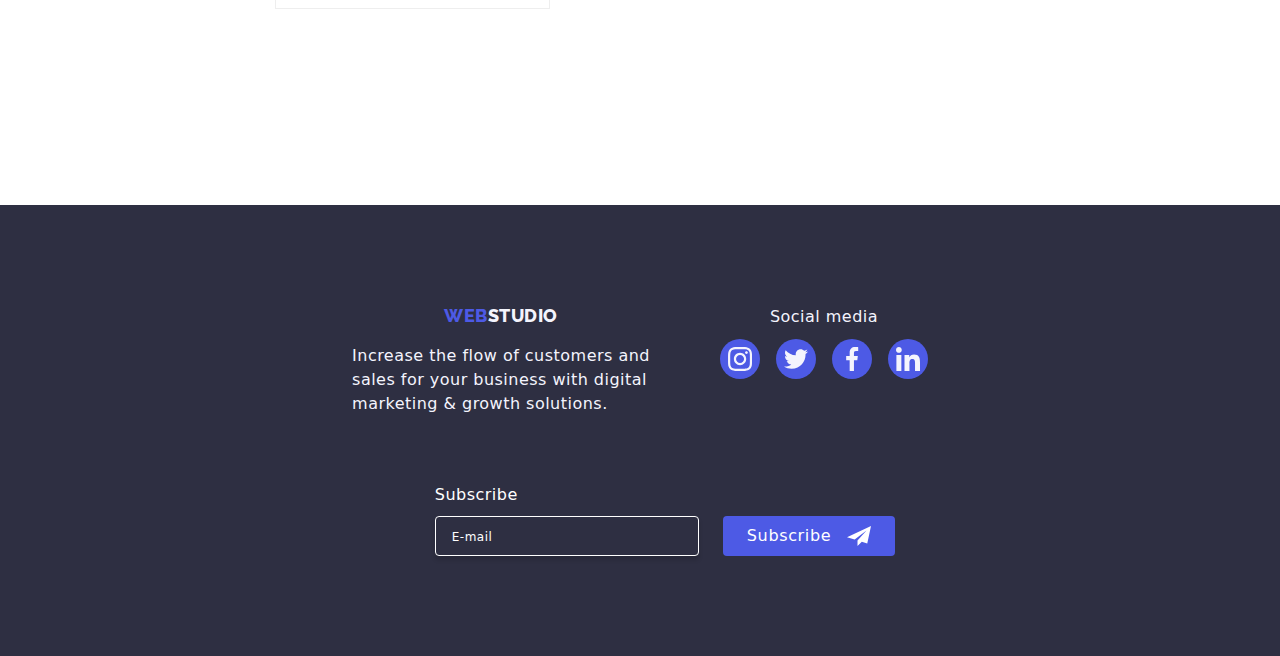
==== commit 6d6b0056: "hw7" ====
--- a/portfolio.html
+++ b/portfolio.html
@@ -97,7 +97,7 @@
             >
           </li>
           <li class="mob-menu-item">
-            <a href="mailto:info@devstudio.com" class="mob-menu-address-link link"
+            <a href="mailto:info@devstudio.com" class="mob-menu-address-link-1 link"
               >info@devstudio.com</a
             >
           </li>
--- a/css/styles.css
+++ b/css/styles.css
@@ -85,6 +85,7 @@
 
 .page-header {
   border-bottom: 1px solid var(--navcornflower);
+  padding: 15px 0;
 }
 
 .logo-link.footer {
@@ -281,6 +282,12 @@
   display: none;
 }
 
+@media screen and (min-width: 768px) {
+  .hidden {
+    display: flex;
+  }
+}
+
 .benefits {
   display: flex;
   flex-wrap: wrap;
@@ -497,6 +504,7 @@
   vertical-align: middle;
   justify-content: center;
   gap: 70px;
+  width: 100%;
 }
 
 @media screen and (min-width: 1158px) {
@@ -542,8 +550,8 @@
     0px 2px 2px rgba(0, 0, 0, 0.12);
 }
 
-.project {
-  font-size: 20px;
+.projects {
+  font-size: 17px;
   font-weight: 500;
   line-height: 2;
   letter-spacing: 0.04em;
@@ -560,9 +568,9 @@
   margin-bottom: 4px;
 }
 
-.project {
+.projects {
   color: var(--navslate);
-  font-weight: 400px;
+  font-weight: 500px;
   line-height: 1.87;
   font-size: 16px;
 }
@@ -579,6 +587,7 @@
   /* width: 428px; */
   margin: 0 auto;
   padding: 0 15px;
+  width: 100%;
 }
 
 /* ipad screen */
@@ -623,15 +632,22 @@
   justify-content: center; */
   display: flex;
   flex-wrap: wrap;
-  margin-left: -30px;
-  margin-top: -30px;
+  justify-content: center;
 }
 
 .project-card {
-  width: 100%;
+  display: block;
+  transition-property: box-shadow;
+  transition-duration: 250ms;
+  transition-timing-function: cubic-bezier(0.4, 0, 0.2, 1);
+  margin-top: 0;
+  margin-bottom: 72px;
+  margin-left: 24px;
+  /* width: 100%;
   display: flex;
   flex-direction: column;
-  align-items: flex-start;
+  align-items: flex-start; */
+
   /* flex-basis: calc(100% / 3 - 30px);
   margin-left: 30px;
   margin-top: 30px;
@@ -640,16 +656,13 @@
 
 @media screen and (min-width: 768px) {
   .project-card {
-    flex-basis: calc(100% / 2 - 30px);
+    width: calc((100% - 24px) / 3);
   }
 }
 
 @media screen and (min-width: 1158px) {
   .project-card {
-    flex-basis: calc(100% / 3 - 30px);
-    margin-left: 30px;
-    margin-top: 30px;
-    transition: box-shadow 250ms ease-in-out;
+    width: calc((100% - 30px) / 4);
   }
 }
 
@@ -1233,6 +1246,7 @@
   border-radius: 50%;
   outline: none;
   color: var(--navyblue);
+  border: 1px solid var(--navcornflower);
 }
 
 @media screen and (min-width: 768px) {
@@ -1271,14 +1285,23 @@
 }
 
 .mob-menu-link {
-  display: block;
+  font-size: 36px;
+  font-style: normal;
+  font-weight: 700;
+  line-height: 40px;
+  letter-spacing: 0.72px;
+  text-transform: capitalize;
+  color: var(--iriscolor);
+  transition: color 250ms cubic-bezier(0.4, 0, 0.2, 1);
+}
+
+.mob-menu-address-link-1 {
+  color: var(--navslate);
+  font-size: 20px;
+  font-style: normal;
   font-weight: 500;
-  font-size: 32px;
-  line-height: 1.18;
-  letter-spacing: 0.02em;
-  color: var(--navyblue);
-
-  transition: color 250ms cubic-bezier(0.4, 0, 0.2, 1);
+  line-height: 24px; /* 120% */
+  letter-spacing: 0.4px;
 }
 
 .mob-menu-link:hover,
@@ -1291,8 +1314,13 @@
   font-style: normal;
 }
 .mob-menu-address-link {
-  color: inherit;
-  transition: color 250ms cubic-bezier(0.4, 0, 0.2, 1);
+  color: var(--iriscolor);
+  font: 36px;
+  font-style: normal;
+  font-weight: 700;
+  line-height: 40px;
+  letter-spacing: 0.72px;
+  text-transform: capitalize;
 }
 
 .mob-menu-address-link:hover,
@@ -1364,3 +1392,7 @@
 .mobile-footer {
   margin-bottom: 48px;
 }
+
+.footer-block {
+  align-items: centers;
+}
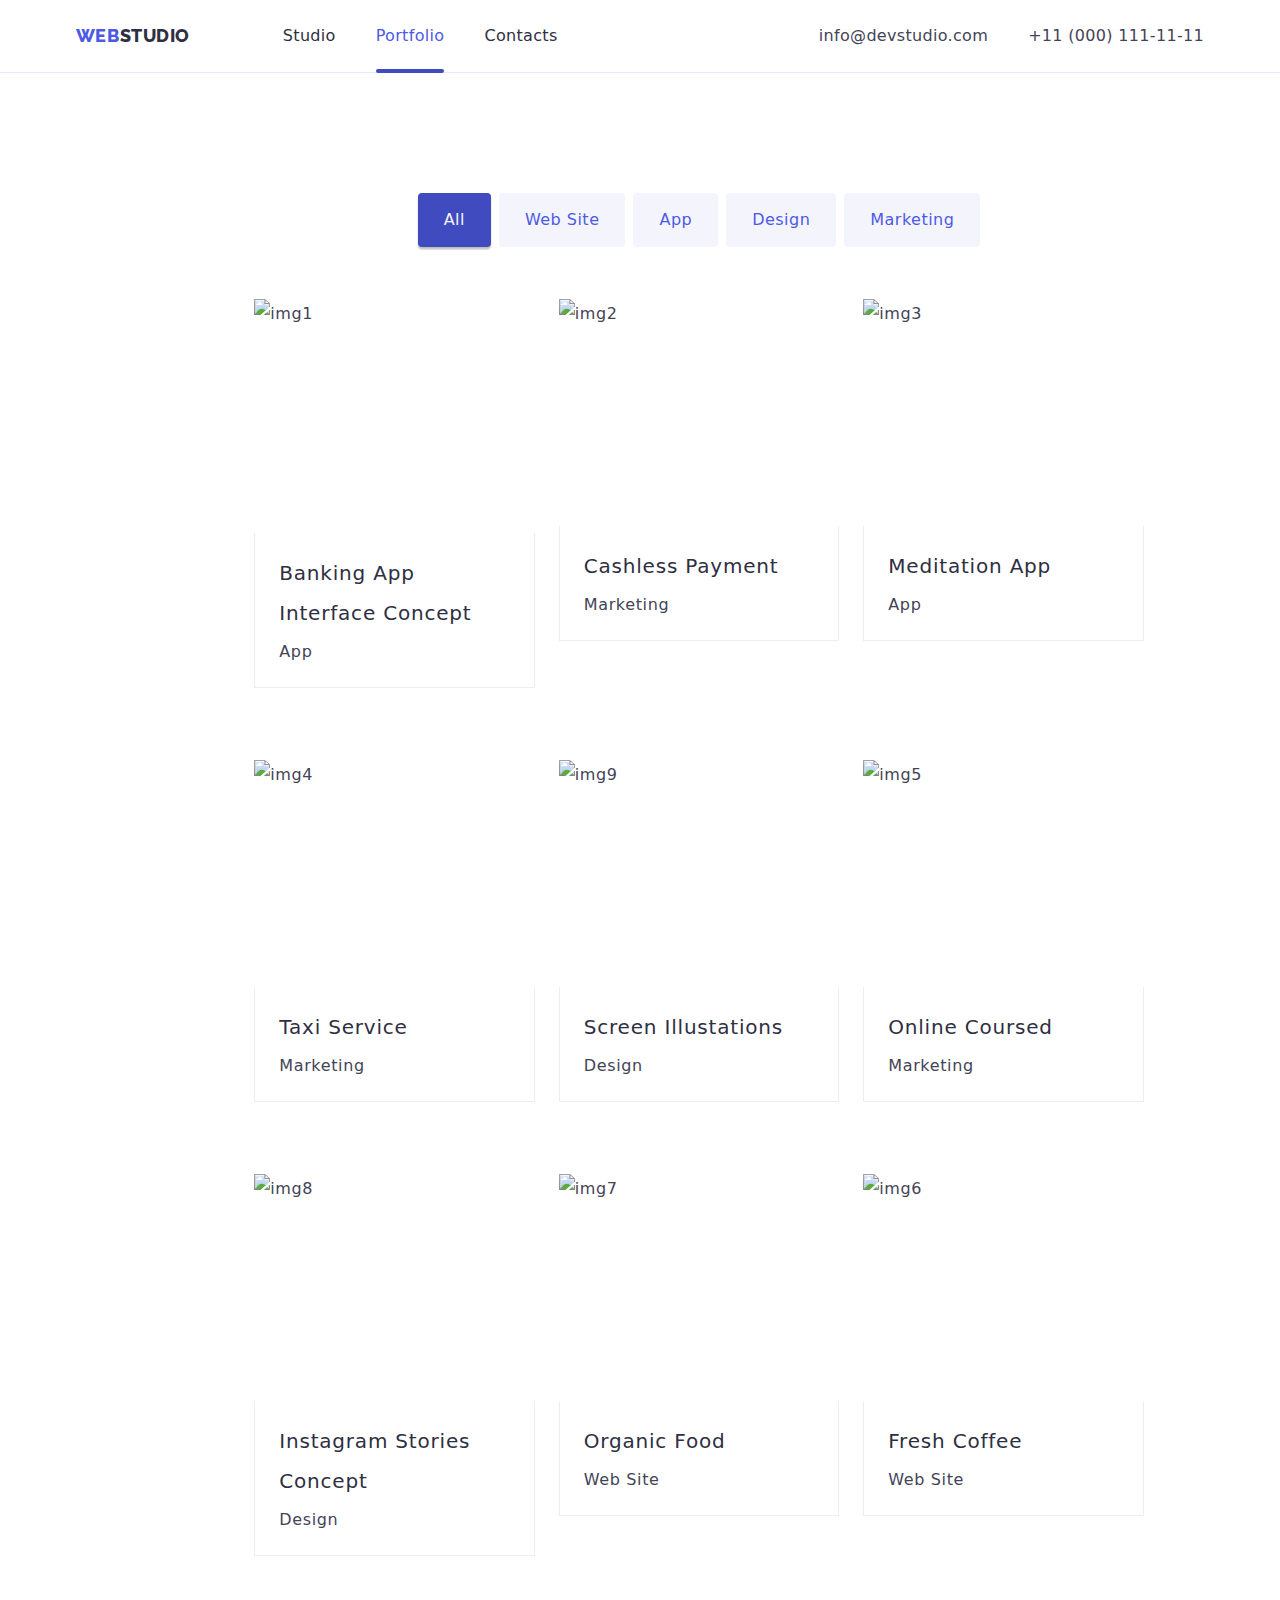
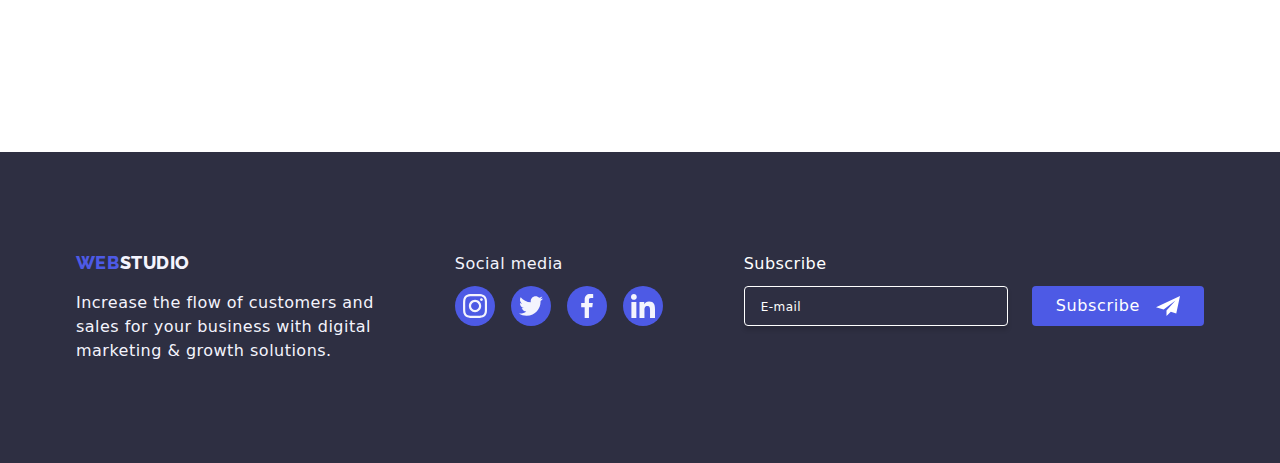
==== commit 1a2903e0: "HW7" ====
--- a/portfolio.html
+++ b/portfolio.html
@@ -190,8 +190,8 @@
                   <img
                     src="images/img-1.jpg"
                     alt="img1"
-                    width="370"
-                    height="294"
+                    width="360"
+                    height="300"
                     class="image"
                   />
                   <p class="project-text">
@@ -213,7 +213,7 @@
                     src="images/img-2.jpg"
                     alt="img2"
                     width="370"
-                    height="294"
+                    height="300"
                     class="image"
                   />
                   <p class="project-text">
@@ -235,7 +235,7 @@
                     src="images/img-3.jpg"
                     alt="img3"
                     width="370"
-                    height="294"
+                    height="300"
                     class="image"
                   />
                   <p class="project-text">
@@ -257,7 +257,7 @@
                     src="images/img-4.jpg"
                     alt="img4"
                     width="370"
-                    height="294"
+                    height="300"
                   />
                   <p class="project-text">
                     14 Stylish and User-Friendly App Design Concepts · Task
@@ -278,7 +278,7 @@
                     src="images/img-9.jpg"
                     alt="img9"
                     width="370"
-                    height="294"
+                    height="300"
                   />
                   <p class="project-text">
                     14 Stylish and User-Friendly App Design Concepts · Task
@@ -299,7 +299,7 @@
                     src="images/img-5.jpg"
                     alt="img5"
                     width="370"
-                    height="294"
+                    height="300"
                   />
                   <p class="project-text">
                     14 Stylish and User-Friendly App Design Concepts · Task
@@ -320,7 +320,7 @@
                     src="images/img-8.jpg"
                     alt="img8"
                     width="370"
-                    height="294"
+                    height="300"
                   />
                   <p class="project-text">
                     14 Stylish and User-Friendly App Design Concepts · Task
@@ -341,7 +341,7 @@
                     src="images/img-7.jpg"
                     alt="img7"
                     width="370"
-                    height="294"
+                    height="300"
                   />
                   <p class="project-text">
                     14 Stylish and User-Friendly App Design Concepts · Task
@@ -362,7 +362,7 @@
                     src="images/img-6.jpg"
                     alt="img6"
                     width="370"
-                    height="294"
+                    height="300"
                   />
                   <p class="project-text">
                     14 Stylish and User-Friendly App Design Concepts · Task
--- a/css/styles.css
+++ b/css/styles.css
@@ -63,6 +63,13 @@
 .menu {
   display: flex;
   align-items: center;
+  height: 70px;
+}
+
+@media screen and (min-width: 768px) {
+  .menu {
+    height: 72px;
+  }
 }
 .navigation {
   display: flex;
@@ -78,6 +85,13 @@
   }
 }
 
+@media screen and (min-width: 768px) {
+  .item {
+    padding: 0;
+    margin: 0;
+  }
+}
+
 .contacts-menu {
   display: flex;
   align-items: center;
@@ -85,7 +99,6 @@
 
 .page-header {
   border-bottom: 1px solid var(--navcornflower);
-  padding: 15px 0;
 }
 
 .logo-link.footer {
@@ -130,7 +143,7 @@
 }
 
 .nav-menu .page,
-.contacts-menu .contact {
+.contacts-menu {
   text-decoration: none;
   font-weight: 500;
   line-height: 1.14;
@@ -138,21 +151,16 @@
   font-size: 16px;
   letter-spacing: 0.02em;
   display: block;
-  padding-top: 32px;
-  padding-bottom: 31px;
 }
 
 .nav-menu {
   margin-left: 93px;
+  gap: 40px;
 }
 
 .contacts-menu {
   margin-left: auto;
-}
-
-.nav-menu .item:not(:last-child),
-.contacts-menu .item:not(:last-child) {
-  margin-right: 50px;
+  gap: 8px;
 }
 
 .nav-menu .page:hover,
@@ -169,7 +177,7 @@
   line-height: 1.07;
   letter-spacing: 0.04em;
   color: var(--navwhite);
-  margin-bottom: 30px;
+  margin-bottom: 72px;
 }
 
 @media screen and (min-width: 768px) {
@@ -182,56 +190,36 @@
   background-color: var(--navcloud);
 }
 
-.contacts-menu .contact {
+.contacts-menu {
   text-decoration: none;
   line-height: 1.14;
   font-weight: 400;
   color: var(--navslate);
   letter-spacing: 0.02em;
 }
-
 .hero {
+  width: 100%;
   text-align: center;
-  padding-top: 200px;
-  padding-bottom: 200px;
-  height: 600px;
-  background-color: var(--navyblue);
-  background-image: linear-gradient(
-      rgba(46, 47, 66, 0.7),
-      rgba(46, 47, 66, 0.7)
-    ),
-    url(../images/people-office-m.jpg);
+  padding: 112px 0;
+  background-image: url(../images/Dark-bg.png),
+    url(../images/people-office-m.jpg),
+    linear-gradient(rgba(46, 47, 66, 0.7), rgba(46, 47, 66, 0.7));
   background-size: cover;
   background-position: center;
-  background-repeat: no-repeat;
-
-  @media (min-device-pixel-ratio: 2),
-    (min-resolution: 192dpi),
-    (min-resolution: 2dppx) {
-    background-image: url(../images/people-office-m@2x.jpg);
-  }
-}
-
-@media screen and(min-width: 768px) {
-  .hero {
-    background-image: linear-gradient(
-        rgba(46, 47, 66, 0.7),
-        rgba(46, 47, 66, 0.7)
-      ),
-      url(../images/people-office-t.jpg);
+  display: flex;
+  align-items: center;
+
+  @media screen and (min-width: 1158px) {
+    text-align: center;
+    padding: 188px 0;
+    background-image: url(../images/Dark-bg.png),
+      url(../images/people-office-d.png),
+      linear-gradient(rgba(46, 47, 66, 0.7), rgba(46, 47, 66, 0.7));
     background-size: cover;
-    background-position: center;
-    background-repeat: no-repeat;
-
-    @media (min-device-pixel-ratio: 2),
-      (min-resolution: 192dpi),
-      (min-resolution: 2dppx) {
-      background-image: url(../images/people-office-t@2x.jpg);
-    }
-  }
-}
-
-@media screen and(min-width: 1158x) {
+  }
+}
+
+@media screen and(min-width: 1158px) {
   .hero {
     background-image: linear-gradient(
         rgba(46, 47, 66, 0.7),
@@ -282,7 +270,7 @@
   display: none;
 }
 
-@media screen and (min-width: 768px) {
+@media screen and (min-width: 1158px) {
   .hidden {
     display: flex;
   }
@@ -290,38 +278,71 @@
 
 .benefits {
   display: flex;
-  flex-wrap: wrap;
-  /* margin-left: -30px; */
-  /* margin-top: -30px; */
-  text-align: center;
+  flex-direction: column;
+  /* align-items: flex-start; */
+  /* margin-left: -30px;
+  margin-top: -30px; */
+  /* text-align: center;
+  font-size: 36px; */
+  gap: 72px;
+  align-items: center;
+}
+
+@media screen and (min-width: 768px) {
+  .benefits {
+    align-items: center;
+    justify-content: space-between;
+    flex-wrap: wrap;
+    gap: 24px;
+    height: 312px;
+  }
+}
+
+@media screen and (min-width: 1158px) {
+  .benefits {
+    display: flex;
+    height: 240px;
+    align-items: center;
+    justify-content: center;
+    gap: 24px;
+  }
+}
+
+@media screen and (min-width: 768px) {
+  .benefits.item {
+    width: 356px;
+  }
+}
+.title {
   font-size: 36px;
-  gap: 72px;
-}
-
-@media screen and (min-width: 1158px) {
-  .benefits {
-    flex-wrap: nowrap;
-  }
-}
-
-.benefits-item {
-  flex-basis: 100%;
-  /* margin-left: 30px;
-  margin-top: 30px; */
-}
-
-@media screen and (min-width: 768px) {
-  .benefits-item {
-    width: calc((100% - 30px) / 2);
-  }
-}
-
-.benefits .title {
-  font-size: 20px;
-  font-weight: 500;
+  font-weight: 700;
   color: var(--navyblue);
   margin-bottom: 10px;
   line-height: 1.14;
+  text-align: center;
+}
+
+@media screen and (min-width: 768px) {
+  .title {
+    font-size: 36px;
+    font-style: normal;
+    font-weight: 700;
+    line-height: 40px; /* 111.111% */
+    letter-spacing: 0.72px;
+    text-transform: capitalize;
+    text-align: left;
+  }
+}
+
+@media screen and (min-width: 1158px) {
+  .title {
+    font-size: 20px;
+    font-style: normal;
+    font-weight: 500;
+    line-height: 24px; /* 120% */
+    letter-spacing: 0.4px;
+    text-align: left;
+  }
 }
 
 .section {
@@ -352,8 +373,38 @@
 
 .description {
   line-height: 1.17;
-  font-size: 15px;
-  font-weight: 400;
+  font-size: 16px;
+  font-weight: 500;
+}
+
+@media screen and (min-width: 1158px) {
+  .description {
+    font-size: 16px;
+    font-style: normal;
+    font-weight: 400;
+    line-height: 24px; /* 150% */
+    letter-spacing: 0.32px;
+  }
+}
+
+@media screen and (min-width: 1158px) {
+  .description {
+    font-size: 16px;
+    font-style: normal;
+    font-weight: 400;
+    line-height: 24px; /* 150% */
+    letter-spacing: 0.32px;
+  }
+}
+
+.breaks {
+  display: none;
+}
+
+@media screen and (min-width: 768px) {
+  .breaks {
+    display: flex;
+  }
 }
 
 .section-title {
@@ -385,7 +436,7 @@
   flex-wrap: wrap;
   align-items: center;
   justify-content: center;
-  gap: 70px;
+  gap: 64px 24px;
 }
 
 @media screen and (min-width: 1158px) {
@@ -503,7 +554,7 @@
   align-items: baseline;
   vertical-align: middle;
   justify-content: center;
-  gap: 70px;
+  gap: 72px 24px;
   width: 100%;
 }
 
@@ -551,12 +602,21 @@
 }
 
 .projects {
+  display: flex;
+  flex-wrap: wrap;
+  justify-content: center;
+  margin-top: -48px;
+  margin-left: -24px;
   font-size: 17px;
   font-weight: 500;
   line-height: 2;
   letter-spacing: 0.04em;
   color: var(--navyblue);
   margin-bottom: 4px;
+  color: var(--navslate);
+  font-weight: 500px;
+  line-height: 1.87;
+  font-size: 16px;
 }
 
 .name {
@@ -568,12 +628,7 @@
   margin-bottom: 4px;
 }
 
-.projects {
-  color: var(--navslate);
-  font-weight: 500px;
-  line-height: 1.87;
-  font-size: 16px;
-}
+
 
 .type {
   color: var(--navslate);
@@ -625,15 +680,8 @@
   margin-top: 30px;
 }
 
-.projects {
-  /* display: flex;
-  flex-wrap: wrap;
-  align-items: center;
-  justify-content: center; */
-  display: flex;
-  flex-wrap: wrap;
-  justify-content: center;
-}
+
+
 
 .project-card {
   display: block;
@@ -692,7 +740,7 @@
 
 .customer-icons-list {
   display: flex;
-  gap: 24px;
+  gap: 72px 24px;
   flex-wrap: wrap;
 }
 @media screen and (min-width: 1158px) {
@@ -708,7 +756,9 @@
 
 @media screen and (min-width: 768px) {
   .customer-icon-item {
-    width: calc((100% - 60px) / 3);
+    /* width: calc((100% - 60px) / 3); */
+    width: 168px;
+    height: 88px;
   }
 }
 
@@ -741,6 +791,12 @@
   font-weight: 500;
   line-height: 1.5;
   text-align: center;
+}
+
+@media screen and (min-width: 768px) {
+  .footer-heading {
+    text-align: left;
+  }
 }
 
 .customer-icon-link {
@@ -789,6 +845,13 @@
 @media screen and (min-width: 428px) {
   .modal {
     height: auto;
+  }
+}
+
+@media screen and (min-width: 768px) {
+  .modal {
+    width: 408px;
+    height: 584px;
   }
 }
 
@@ -899,6 +962,7 @@
 
 .menu-active::after {
   content: "";
+  display: none;
   border: 2px solid var(--navocean);
   border-radius: 2px;
   background-color: var(--navocean);
@@ -909,9 +973,22 @@
   bottom: -2px;
 }
 
+@media screen and (min-width: 768px) {
+  .menu-active::after {
+    bottom: -4px;
+    display: flex;
+  }
+}
+
 .contact {
   padding: 24px 0;
   transition: color 250ms cubic-bezier(0.4, 0, 0.2, 1);
+}
+
+@media screen and (min-width: 768px) {
+  .contact {
+    padding: 0;
+  }
 }
 
 .menu-active,
@@ -927,6 +1004,17 @@
 @media screen and (min-width: 768px) {
   .contacts-menu {
     display: flex;
+    flex-direction: column;
+    padding: 0;
+  }
+}
+
+@media screen and (min-width: 1158px) {
+  .contacts-menu {
+    display: flex;
+    flex-direction: row;
+    justify-content: space-between;
+    align-items: center;
     gap: 40px;
   }
 }
@@ -1007,7 +1095,7 @@
 
 .footer-form-input {
   color: var(--navwhite);
-  width: 264px;
+  width: 398px;
   height: 40px;
   padding: 8px 16px;
   display: flex;
@@ -1085,19 +1173,6 @@
   height: 24px;
 }
 
-/* .footer-container {
-  margin-left: 125px;
-  display: flex;
-  align-items: flex-end;
-}
-
-@media screen and (min-width: 1158px) {
-  .footer-container {
-    display: block;
-    grid-column-start: auto;
-  }
-} */
-
 .footer-form {
   /* height: 80px; */
   flex-shrink: 0;
@@ -1108,6 +1183,12 @@
   text-align: center;
 }
 
+@media screen and (min-width: 768px) {
+  .footer-address {
+    text-align: left;
+  }
+}
+
 .footer-form-item {
   display: flex;
   align-items: center;
@@ -1119,6 +1200,7 @@
     display: flex;
     flex-direction: row;
     gap: 24px;
+    margin-right: 49px;
   }
 }
 
@@ -1128,6 +1210,7 @@
     flex-direction: row;
     gap: 24px;
     align-items: center;
+    margin: auto;
   }
 }
 
@@ -1247,6 +1330,9 @@
   outline: none;
   color: var(--navyblue);
   border: 1px solid var(--navcornflower);
+  position: absolute;
+  top: 24px;
+  right: 24px;
 }
 
 @media screen and (min-width: 768px) {
@@ -1255,6 +1341,26 @@
   }
 }
 
+.menu-toggle-open {
+  display: flex;
+  align-items: center;
+  justify-content: center;
+
+  margin-left: auto;
+  padding: 8px;
+  background-color: transparent;
+  cursor: pointer;
+
+  border: none;
+  outline: none;
+}
+
+@media screen and (min-width: 768px) {
+  .menu-toggle-open {
+    display: none;
+  }
+}
+
 .menu-icon {
   fill: currentColor;
 }
@@ -1262,13 +1368,13 @@
 .menu-container {
   display: flex;
   flex-direction: column;
-  justify-content: space-between;
+  /* justify-content: space-between; */
   position: fixed;
   top: 0;
   left: 0;
   width: 100vw;
   height: 100vh;
-  padding: 48px 40px;
+  padding: 80px 40px 40px 40px;
   background-color: var(--navwhite);
   z-index: 200;
 
@@ -1280,47 +1386,64 @@
   transform: translateX(0);
 }
 
+.mob-menu-item:not(:last-child) {
+  margin-bottom: 40px;
+}
 .mob-menu-item {
-  margin-bottom: 32px;
+  font-size: 20px;
+  font-style: normal;
+  font-weight: 500;
+  letter-spacing: 0.4px;
+  color: var(--navslate);
+  transition-property: color;
+  transition-duration: 250ms;
+  transition-timing-function: cubic-bezier(0.4, 0, 0.2, 1);
 }
 
 .mob-menu-link {
   font-size: 36px;
   font-style: normal;
   font-weight: 700;
-  line-height: 40px;
   letter-spacing: 0.72px;
   text-transform: capitalize;
+  line-height: 1.5;
+  color: var(--navyblue);
+  transition-property: color;
+  transition-duration: 250ms;
+  transition-timing-function: cubic-bezier(0.4, 0, 0.2, 1);
+}
+.mob-menu-link:focus {
   color: var(--iriscolor);
-  transition: color 250ms cubic-bezier(0.4, 0, 0.2, 1);
-}
-
-.mob-menu-address-link-1 {
-  color: var(--navslate);
-  font-size: 20px;
-  font-style: normal;
-  font-weight: 500;
-  line-height: 24px; /* 120% */
-  letter-spacing: 0.4px;
-}
-
-.mob-menu-link:hover,
-.mob-menu-link:focus,
+}
 .mob-menu-link.current {
   color: var(--iriscolor);
 }
 
+.mob-menu-address-link-1:focus {
+  color: var(--iriscolor);
+}
+
 .mob-menu-address {
   font-style: normal;
+  margin-bottom: 50px;
 }
 .mob-menu-address-link {
+  font-size: 20px;
+  color: var(--navslate);
+  font-weight: 500;
+  letter-spacing: 0.4px;
+  line-height: 24px;
+  row-gap: 40px;
+  font-style: normal;
+}
+
+.mob-menu-address-link-1 {
+  font-size: 36px;
   color: var(--iriscolor);
-  font: 36px;
-  font-style: normal;
   font-weight: 700;
+  letter-spacing: 0.72px;
   line-height: 40px;
-  letter-spacing: 0.72px;
-  text-transform: capitalize;
+  row-gap: 40px;
 }
 
 .mob-menu-address-link:hover,
@@ -1328,9 +1451,17 @@
   color: var(--iriscolor);
 }
 
+.mob-menu {
+  padding: 0;
+}
+.mob-menu .link {
+  display: block;
+  text-decoration: none;
+}
+
 .mobile-social-footer {
-  display: flex;
-  justify-content: space-between;
+  display: inline-flex;
+  gap: 56px;
 }
 
 .mobile-icon-item {
@@ -1367,6 +1498,7 @@
   justify-content: center;
   row-gap: 72px;
   column-gap: 0;
+  margin-left: 0;
 }
 
 @media screen and (min-width: 768px) {
@@ -1376,6 +1508,7 @@
     flex-wrap: wrap;
     column-gap: 24px;
     row-gap: 72px;
+    margin-left: 0;
   }
 }
 
@@ -1386,13 +1519,20 @@
     flex-wrap: nowrap;
     column-gap: 96px;
     row-gap: 0;
+    margin-left: auto;
   }
 }
 
 .mobile-footer {
-  margin-bottom: 48px;
+  margin-top: 204px;
 }
 
 .footer-block {
   align-items: centers;
 }
+
+@media screen and (min-width: 1158px) {
+  .footer-block {
+    margin-left: auto;
+  }
+}
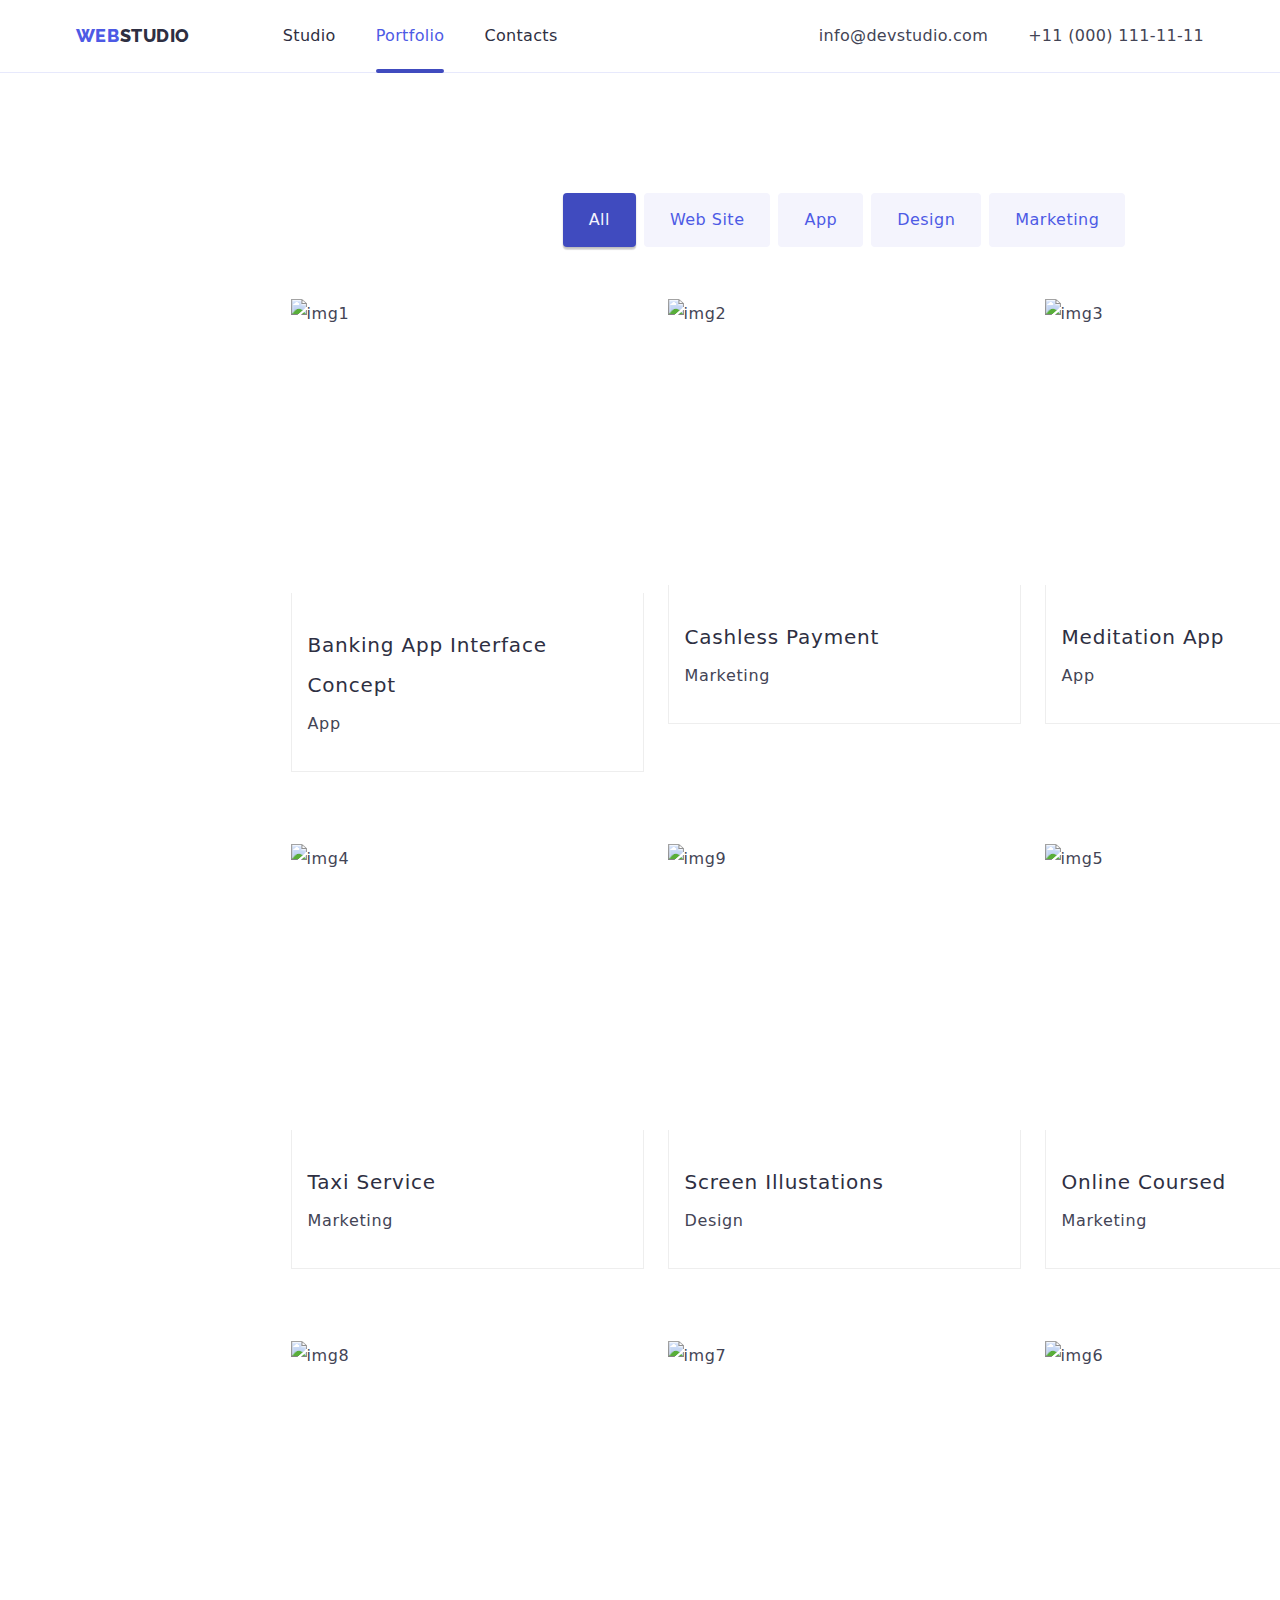
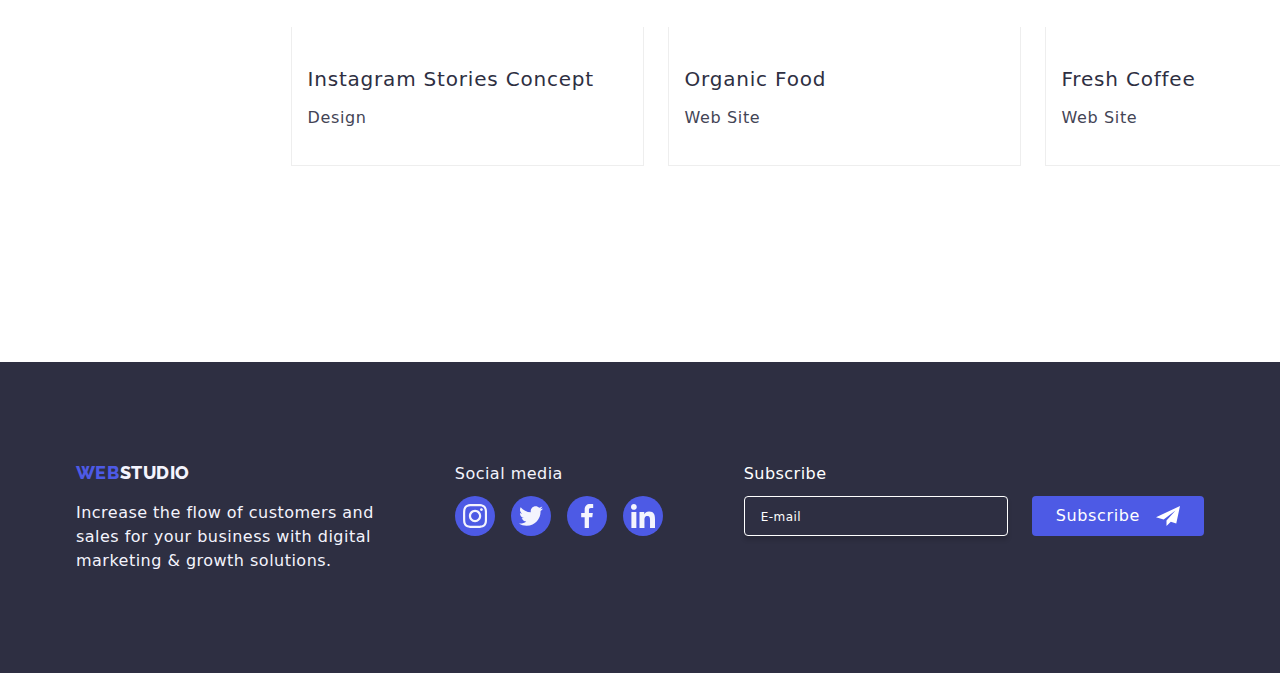
==== commit 614f656e: "hw7" ====
--- a/portfolio.html
+++ b/portfolio.html
@@ -164,7 +164,7 @@
 
     <main>
       <section class="section">
-        <div class="container">
+        <div class="container portfolio">
           <ul class="filter list">
             <li class="space">
               <button type="button" class="button filter current">All</button>
--- a/css/styles.css
+++ b/css/styles.css
@@ -511,7 +511,7 @@
 
 .substrate {
   background-color: var(--navwhite);
-  padding: 20px 24px;
+  padding: 32px 16px;
   border: 1px solid #eeeeee;
   border-top: 0;
 }
@@ -611,12 +611,15 @@
   font-weight: 500;
   line-height: 2;
   letter-spacing: 0.04em;
-  color: var(--navyblue);
   margin-bottom: 4px;
-  color: var(--navslate);
   font-weight: 500px;
   line-height: 1.87;
   font-size: 16px;
+  /* display: flex;
+    flex-wrap: wrap;
+    margin-top: -48px;
+    margin-left: -24px;
+    margin-top: 64px; */
 }
 
 .name {
@@ -742,6 +745,7 @@
   display: flex;
   gap: 72px 24px;
   flex-wrap: wrap;
+  justify-content: center;
 }
 @media screen and (min-width: 1158px) {
   .customer-icons-list {
@@ -988,7 +992,20 @@
 @media screen and (min-width: 768px) {
   .contact {
     padding: 0;
-  }
+    font-size: 12px;
+  }
+}
+
+@media screen and (min-width: 1158px) {
+  .contact {
+    padding: 0;
+    font-size: 16px;
+  }
+}
+
+
+.portfolio{
+  width: 1448px;
 }
 
 .menu-active,
